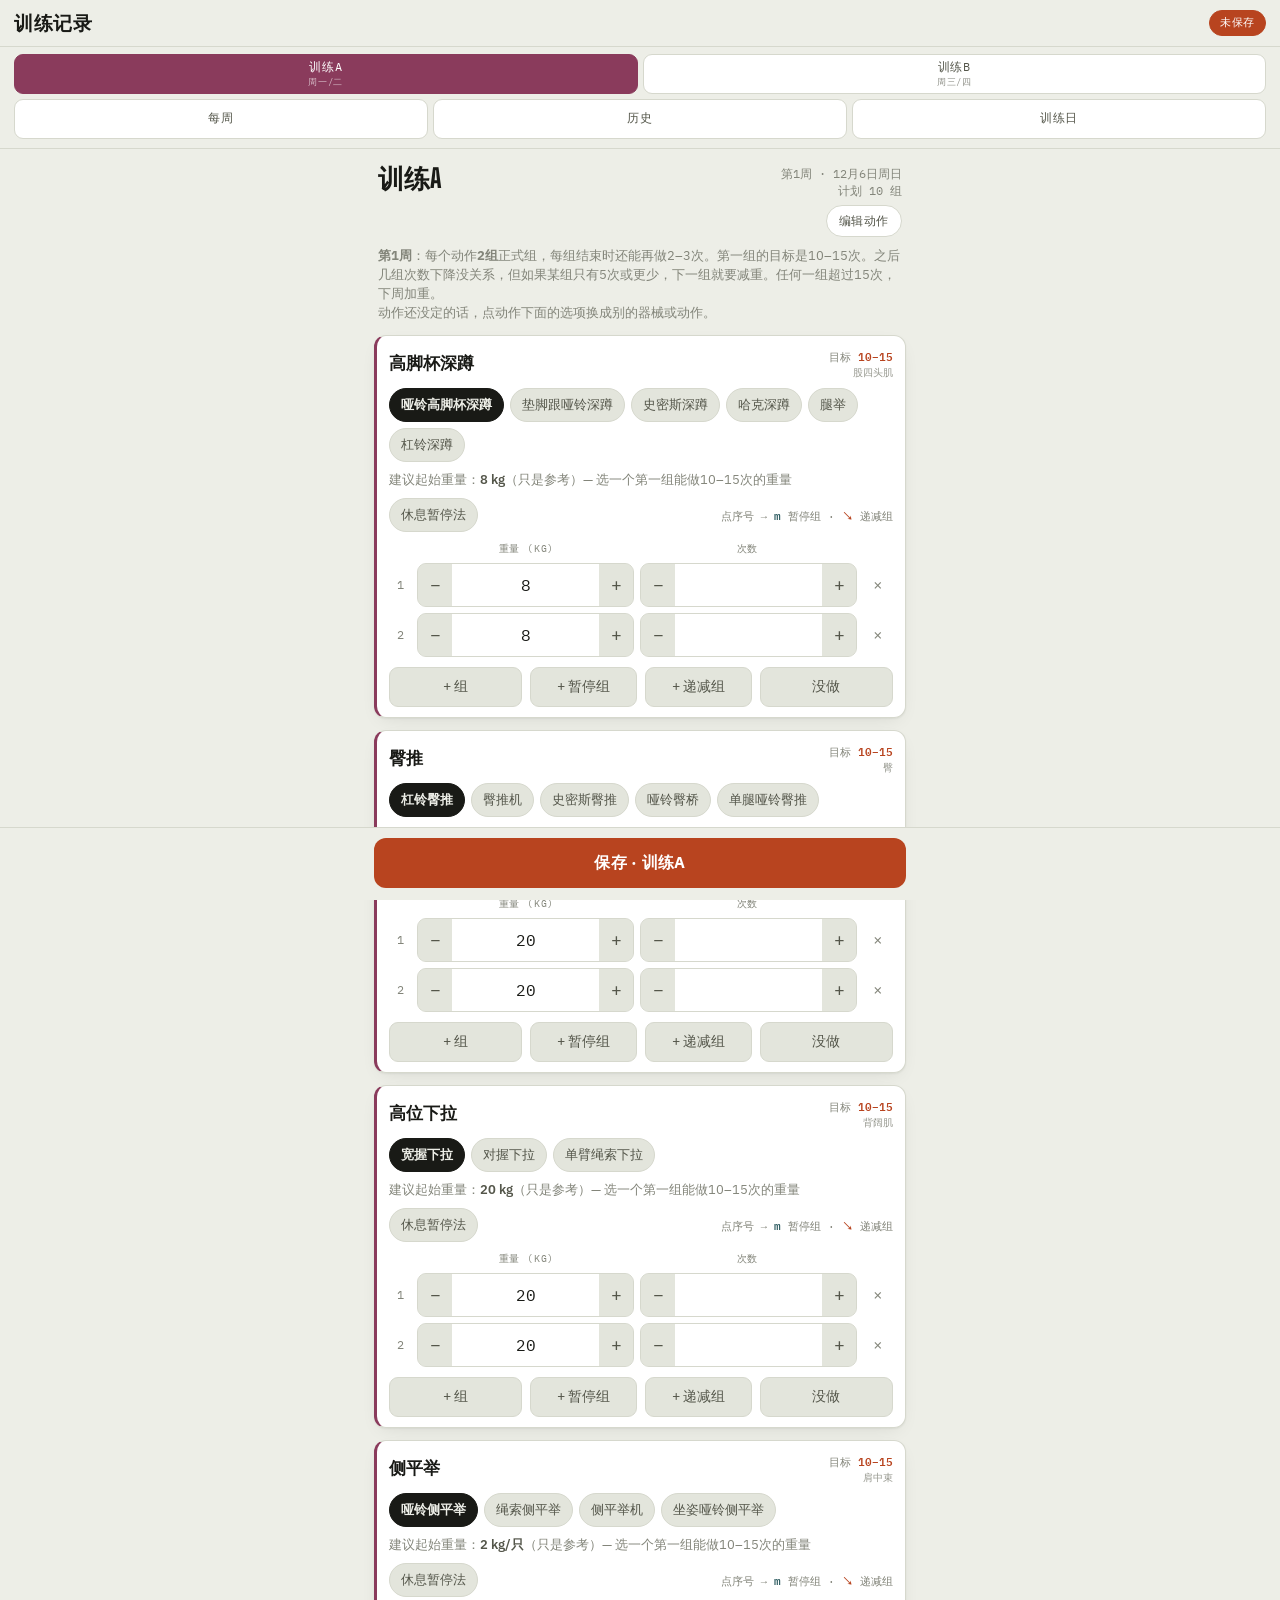
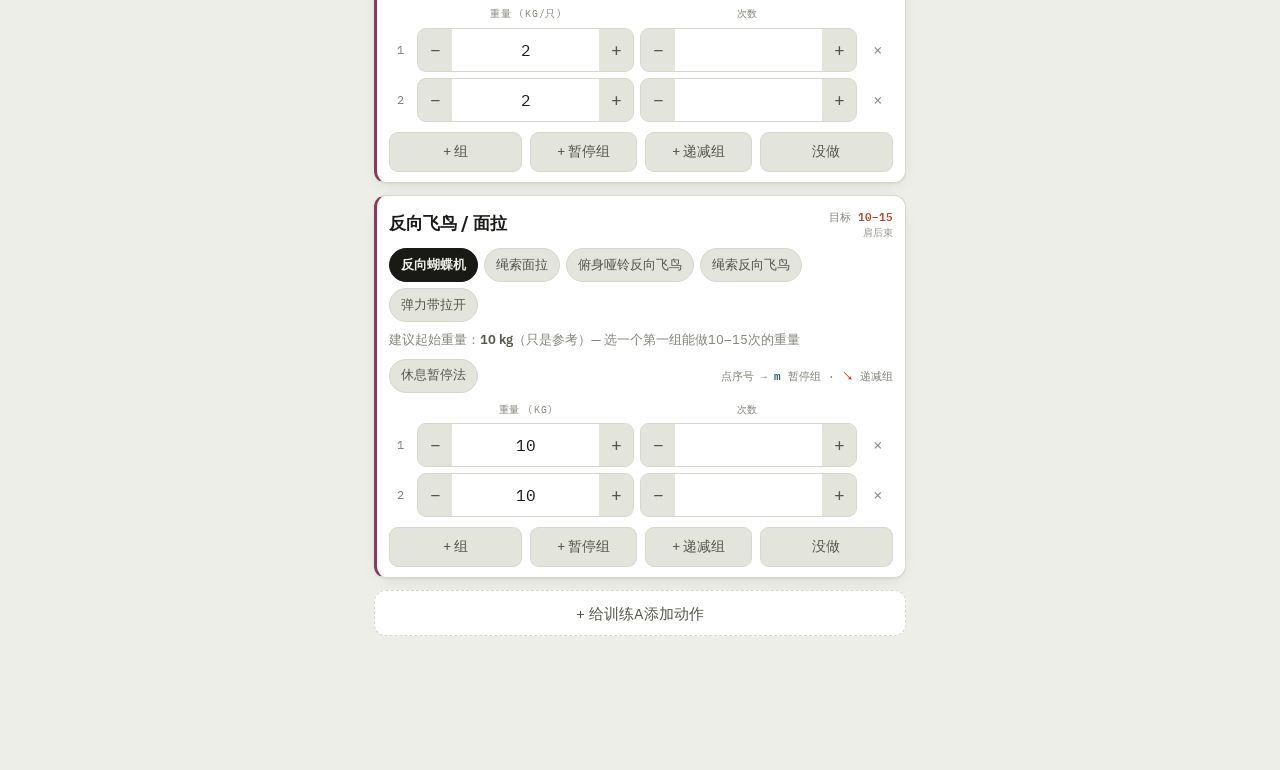
==== zh/index.html @ 906ad9f9 "Add Chinese beginner-programme copy at /zh/; keep the two offline workers separate Co-Authored-By: C" ====
<!doctype html>
<html lang="zh-CN">
<head>
<!--HEAD-->
<meta charset="utf-8">
<title>训练记录</title>
<meta name="viewport" content="width=device-width, initial-scale=1, viewport-fit=cover">

<link rel="stylesheet" href="fonts/fonts.css">
<link rel="manifest" href="manifest.webmanifest">
<meta name="theme-color" content="#EDEEE7">
<meta name="apple-mobile-web-app-capable" content="yes">
<meta name="mobile-web-app-capable" content="yes">
<meta name="apple-mobile-web-app-status-bar-style" content="default">
<meta name="apple-mobile-web-app-title" content="训练记录">
<link rel="apple-touch-icon" href="icon-180.png">
<link rel="icon" href="icon-192.png">

<style>
  :root {
    --bg: #EDEEE7;
    --surface: #FFFFFF;
    --surface-alt: #E3E5DC;
    --ink: #191A16;
    --ink-soft: #54564A;
    --ink-faint: #83857A;
    --line: #D6D8CD;
    --accent: #B8441F;
    --accent-ink: #FFFFFF;
    --push: #B8441F;
    --pull: #2F5D62;
    --legs: #7A6323;
    --smalls: #5A4A72;
    --good: #3F6E3A;
    --bad: #9A4230;
    --shadow: 0 1px 2px rgba(25,26,22,0.06), 0 6px 20px -8px rgba(25,26,22,0.12);
  }
  @media (prefers-color-scheme: dark) {
    :root:not([data-theme="light"]) {
      --bg:#161713; --surface:#1E201A; --surface-alt:#262820;
      --ink:#ECEDE6; --ink-soft:#ABAD9F; --ink-faint:#7B7D70; --line:#34362C;
      --accent:#E2703E; --accent-ink:#16170F;
      --push:#E2703E; --pull:#5CB4B9; --legs:#C7A94E; --smalls:#A992CE;
      --good:#7CB876; --bad:#E08A72;
      --shadow: 0 1px 2px rgba(0,0,0,0.3), 0 10px 30px -10px rgba(0,0,0,0.5);
    }
  }
  :root[data-theme="dark"] {
    --bg:#161713; --surface:#1E201A; --surface-alt:#262820;
    --ink:#ECEDE6; --ink-soft:#ABAD9F; --ink-faint:#7B7D70; --line:#34362C;
    --accent:#E2703E; --accent-ink:#16170F;
    --push:#E2703E; --pull:#5CB4B9; --legs:#C7A94E; --smalls:#A992CE;
    --good:#7CB876; --bad:#E08A72;
    --shadow: 0 1px 2px rgba(0,0,0,0.3), 0 10px 30px -10px rgba(0,0,0,0.5);
  }

  * { box-sizing: border-box; -webkit-tap-highlight-color: transparent; }
  body {
    margin: 0; background: var(--bg); color: var(--ink);
    font-family: "IBM Plex Sans", -apple-system, "Segoe UI", sans-serif;
    font-size: 16px; line-height: 1.45; -webkit-font-smoothing: antialiased;
    padding-bottom: 92px;
  }
  @media (prefers-reduced-motion: reduce) { * { animation-duration:.001ms!important; transition-duration:.001ms!important; } }

  button { font: inherit; color: inherit; background: none; border: none; padding: 0; cursor: pointer; }
  button:focus-visible, input:focus-visible, select:focus-visible, textarea:focus-visible { outline: 2px solid var(--accent); outline-offset: 2px; border-radius: 4px; }
  .mono { font-family: "IBM Plex Mono", ui-monospace, monospace; font-variant-numeric: tabular-nums; }

  header.top {
    position: sticky; top: 0; z-index: 30;
    display: flex; align-items: center; justify-content: space-between; gap: 10px;
    padding: 9px 14px; background: var(--bg); border-bottom: 1px solid var(--line);
  }
  .brand { font-family: "Big Shoulders Display", "Arial Narrow", sans-serif; text-transform: uppercase; font-weight: 800; font-size: 19px; letter-spacing: .03em; }
  #pill {
    font-family: "IBM Plex Mono", monospace; font-size: 11px; letter-spacing: .06em; text-transform: uppercase;
    padding: 4px 10px; border-radius: 999px; border: 1px solid var(--line); color: var(--ink-faint); background: var(--surface);
  }
  #pill.dirty { color: var(--accent-ink); background: var(--accent); border-color: var(--accent); }
  #pill.saved { color: var(--good); border-color: var(--good); }
  #pill.warn { color: var(--bad); border-color: var(--bad); }

  nav.tabs { position: sticky; top: 47px; z-index: 29; background: var(--bg); border-bottom: 1px solid var(--line); padding: 7px 14px 9px; }
  .tabrow { display: flex; gap: 5px; }
  .tabrow + .tabrow { margin-top: 5px; }
  nav.tabs button {
    flex: 1; min-height: 40px; border-radius: 9px; border: 1px solid var(--line); background: var(--surface);
    font-family: "IBM Plex Mono", monospace; font-size: 11.5px; letter-spacing: .05em; text-transform: uppercase; color: var(--ink-soft);
  }
  nav.tabs button.dt.on { background: var(--hue); border-color: var(--hue); color: var(--accent-ink); }
  nav.tabs button[data-tab="weeks"].on, nav.tabs button[data-tab="hist"].on, nav.tabs button[data-tab="days"].on { background: var(--ink); border-color: var(--ink); color: var(--bg); }
  .tabrow .wd { display: block; font-size: 9px; opacity: .65; letter-spacing: .08em; }

  main { max-width: 560px; margin: 0 auto; padding: 14px 14px 30px; }

  #banner { display: none; margin: 0 0 12px; padding: 12px 14px; border-radius: 12px;
    border: 1px solid var(--bad); border-left: 3px solid var(--bad); background: var(--surface);
    font-size: 13.5px; color: var(--ink-soft); }
  #banner.show { display: block; }
  #banner b { color: var(--ink); }

  .dayline { display: flex; align-items: flex-start; justify-content: space-between; gap: 10px; padding: 2px 4px 10px; }
  .dayline .d { font-family: "Big Shoulders Display", sans-serif; text-transform: uppercase; font-weight: 800; font-size: 26px; line-height: 1; }
  .dayline .rt { text-align: right; }
  .dayline .wk { display: block; font-family: "IBM Plex Mono", monospace; font-size: 12px; color: var(--ink-faint); }
  .editbtn { margin-top: 6px; min-height: 32px; padding: 0 12px; border-radius: 999px;
    border: 1px solid var(--line); background: var(--surface); color: var(--ink-soft);
    font-family: "IBM Plex Mono", monospace; font-size: 11.5px; letter-spacing: .05em; text-transform: uppercase; }
  .editbtn.on { background: var(--ink); color: var(--bg); border-color: var(--ink); }
  .rirnote { font-size: 13px; color: var(--ink-faint); padding: 0 4px 12px; }
  .rirnote.edit { color: var(--ink-soft); }

  .card { background: var(--surface); border: 1px solid var(--line); border-left: 3px solid var(--line);
    border-radius: 12px; padding: 12px 12px 10px; margin: 0 0 12px; box-shadow: var(--shadow); }
  .card[data-hue] { border-left-color: var(--hue, var(--line)); }
  .daylist .drow { display: grid; grid-template-columns: 14px 1fr 92px auto; gap: 8px; align-items: center;
    background: var(--surface); border: 1px solid var(--line); border-left: 3px solid var(--hue); border-radius: 12px; padding: 10px; margin-bottom: 8px; }
  .drow .sw { width: 14px; height: 14px; border-radius: 50%; background: var(--hue); border: none; padding: 0; }
  .drow input, .drow select, .newday input, .newday select { min-height: 40px; border: 1px solid var(--line); border-radius: 9px; background: var(--surface-alt);
    font: inherit; font-size: 15px; color: var(--ink); padding: 0 10px; min-width: 0; width: 100%; }
  .drow .acts { display: flex; gap: 4px; }
  .drow .acts button, .newday button, .gonelist button { min-height: 40px; min-width: 36px; padding: 0 8px; border-radius: 9px; border: 1px solid var(--line); background: var(--surface-alt); color: var(--ink-soft); font-size: 14px; }
  .drow .acts button.del { color: var(--bad); }
  .drow .acts button.del.arm { background: var(--bad); color: var(--accent-ink); border-color: var(--bad); }
  .drow .meta { grid-column: 2 / -1; font-size: 12px; color: var(--ink-faint); }
  .newday { display: grid; grid-template-columns: 1fr 92px auto; gap: 8px; margin: 14px 0 6px; }
  .newday button { background: var(--ink); color: var(--bg); border-color: var(--ink); padding: 0 14px; }
  .gonelist { margin-top: 18px; }
  .gonelist .grow { display: flex; align-items: center; justify-content: space-between; padding: 8px 4px; border-top: 1px dashed var(--line); font-size: 14px; color: var(--ink-soft); }
  .dhead { font-family: "Big Shoulders Display", sans-serif; text-transform: uppercase; font-weight: 800; font-size: 26px; line-height: 1; padding: 2px 4px 10px; }
  .card.skipped { opacity: .55; border-left-style: dashed; }

  .editbar { display: flex; align-items: center; gap: 6px; padding-bottom: 9px; margin-bottom: 8px; border-bottom: 1px dashed var(--line); }
  .iconbtn { width: 38px; min-height: 36px; border-radius: 8px; border: 1px solid var(--line); background: var(--surface-alt); color: var(--ink-soft); font-size: 15px; }
  .iconbtn:disabled { opacity: .35; }
  .editbar .spacer { flex: 1; }
  .rmex { min-height: 36px; padding: 0 13px; border-radius: 8px; border: 1px solid var(--bad); background: var(--surface); color: var(--bad); font-size: 13px; }
  .rmex.arm { background: var(--bad); color: var(--accent-ink); font-weight: 600; }
  .moverow { display: flex; align-items: center; gap: 5px; flex-wrap: wrap; padding-bottom: 9px; margin-bottom: 8px; border-bottom: 1px dashed var(--line); }
  .moverow .lbl { font-family: "IBM Plex Mono", monospace; font-size: 10px; letter-spacing: .08em; text-transform: uppercase; color: var(--ink-faint); margin-right: 2px; }
  .movechip { min-height: 32px; padding: 0 11px; border-radius: 999px; border: 1px solid var(--line); background: var(--surface-alt); color: var(--ink-soft); font-size: 12.5px; }
  .movechip.on { background: var(--ink); color: var(--bg); border-color: var(--ink); font-weight: 600; }

  .chead { display: flex; align-items: center; justify-content: space-between; gap: 8px; }
  .cname { font-weight: 700; font-size: 16.5px; }
  .target { font-family: "IBM Plex Mono", monospace; font-size: 11px; color: var(--ink-faint); white-space: nowrap; text-align: right; }
  .target b { color: var(--accent); font-weight: 600; }
  .target .mg { display: block; font-size: 10px; opacity: .85; }

  .vrow { display: flex; flex-wrap: wrap; gap: 6px; margin-top: 8px; }
  .vchip { font-size: 13px; padding: 6px 11px; min-height: 34px; border-radius: 999px; border: 1px solid var(--line); background: var(--surface-alt); color: var(--ink-soft); }
  .vchip.on { background: var(--ink); color: var(--bg); border-color: var(--ink); font-weight: 600; }

  .hint { font-size: 12.5px; color: var(--ink-faint); margin-top: 8px; }
  .hint b { color: var(--ink-soft); font-weight: 600; }

  .sethead { display: grid; grid-template-columns: 22px 1fr 1fr 30px; gap: 6px; margin-top: 10px; padding: 0 2px;
    font-family: "IBM Plex Mono", monospace; font-size: 10px; letter-spacing: .08em; text-transform: uppercase; color: var(--ink-faint); }
  .sethead span:nth-child(2), .sethead span:nth-child(3) { text-align: center; }
  .set { display: grid; grid-template-columns: 22px 1fr 1fr 30px; gap: 6px; align-items: center; margin-top: 6px; }
  .sn { font-family: "IBM Plex Mono", monospace; font-size: 12px; color: var(--ink-faint); text-align: center; }
  .grp { display: flex; align-items: stretch; border: 1px solid var(--line); border-radius: 9px; overflow: hidden; background: var(--surface-alt); }
  .grp button { width: 34px; min-height: 42px; font-size: 18px; color: var(--ink-soft); background: var(--surface-alt); flex: none; }
  .grp button:active { background: var(--line); }
  .grp input { width: 100%; min-width: 0; border: none; text-align: center; background: var(--surface);
    font-family: "IBM Plex Mono", monospace; font-size: 16px; color: var(--ink); padding: 0 2px; }
  .rmset { color: var(--ink-faint); font-size: 16px; min-height: 42px; }
  .sn { border: none; background: none; padding: 0; min-height: 42px; width: 22px; cursor: pointer; }
  .set.k-m, .set.k-d { margin-left: 10px; grid-template-columns: 22px 1fr 1fr 30px; }
  .set.k-m .sn { color: var(--pull); font-weight: 600; }
  .set.k-d .sn { color: var(--accent); font-weight: 600; }
  .set.k-m .grp { border-color: color-mix(in srgb, var(--pull) 45%, var(--line)); }
  .set.k-d .grp { border-color: color-mix(in srgb, var(--accent) 45%, var(--line)); }
  .myochip { margin-left: auto; }
  .lownote { color: var(--bad); font-weight: 600; }
  .upnote { color: var(--pull); font-weight: 600; }
  .modebar { display: flex; align-items: center; gap: 8px; margin-top: 10px; }
  .modebar .lbl { font-family: "IBM Plex Mono", monospace; font-size: 10px; letter-spacing: .08em; text-transform: uppercase; color: var(--ink-faint); }
  .modebar .key { margin-left: auto; font-family: "IBM Plex Mono", monospace; font-size: 10.5px; color: var(--ink-faint); }
  .modebar .key b { color: var(--pull); } .modebar .key i { color: var(--accent); font-style: normal; font-weight: 600; }

  .cfoot { display: flex; gap: 8px; margin-top: 10px; }
  .addset.kind { flex: .8; }
  .addset, .skipbtn { flex: 1; min-height: 40px; border-radius: 9px; border: 1px solid var(--line); font-size: 13.5px; color: var(--ink-soft); background: var(--surface-alt); }
  .skipbtn.on { background: var(--bad); border-color: var(--bad); color: var(--accent-ink); }

  .addex { width: 100%; min-height: 46px; border-radius: 12px; border: 1px dashed var(--line); background: var(--surface); color: var(--ink-soft); font-size: 14.5px; margin-bottom: 12px; }
  .addform { background: var(--surface); border: 1px solid var(--accent); border-radius: 12px; padding: 14px; margin-bottom: 12px; box-shadow: var(--shadow); }
  .addform h4 { margin: 0 0 10px; font-family: "Big Shoulders Display", sans-serif; text-transform: uppercase; font-size: 20px; letter-spacing: .02em; }
  .fld { margin-top: 9px; }
  .fld label { display: block; font-family: "IBM Plex Mono", monospace; font-size: 10.5px; letter-spacing: .07em; text-transform: uppercase; color: var(--ink-faint); margin-bottom: 4px; }
  .fld input[type=text], .fld select { width: 100%; min-height: 44px; border: 1px solid var(--line); border-radius: 9px; background: var(--surface-alt); color: var(--ink); font-size: 16px; padding: 0 11px; }
  .f2 { display: grid; grid-template-columns: 1fr 1fr; gap: 9px; }
  .chkrow { display: flex; align-items: center; gap: 9px; margin-top: 12px; font-size: 13.5px; color: var(--ink-soft); }
  .chkrow input { width: 20px; height: 20px; accent-color: var(--accent); }
  .formfoot { display: flex; gap: 8px; margin-top: 14px; }
  .formfoot button { flex: 1; min-height: 44px; border-radius: 9px; font-size: 14.5px; border: 1px solid var(--line); background: var(--surface-alt); color: var(--ink-soft); }
  .formfoot button.primary { background: var(--accent); border-color: var(--accent); color: var(--accent-ink); font-weight: 600; }

  .removed { border: 1px dashed var(--line); border-radius: 12px; padding: 12px; margin-bottom: 12px; background: var(--surface); }
  .rmhead { font-family: "IBM Plex Mono", monospace; font-size: 10.5px; letter-spacing: .09em; text-transform: uppercase; color: var(--ink-faint); margin-bottom: 4px; }
  .rmrow { display: flex; align-items: center; gap: 8px; padding: 9px 0; border-top: 1px solid var(--line); font-size: 14px; }
  .rmrow:first-of-type { border-top: none; }
  .rmrow span { flex: 1; color: var(--ink-soft); }
  .rmrow button { min-height: 34px; padding: 0 11px; border-radius: 8px; border: 1px solid var(--line); background: var(--surface-alt); font-size: 12.5px; color: var(--ink-soft); }
  .rmrow button.del { border-color: var(--bad); color: var(--bad); }
  .rmrow button.del.arm { background: var(--bad); color: var(--accent-ink); font-weight: 600; }

  /* Weeks */
  .weeknav { display: flex; align-items: center; gap: 8px; margin-bottom: 14px; }
  .weeknav button { width: 46px; min-height: 42px; border-radius: 10px; border: 1px solid var(--line); background: var(--surface); font-size: 17px; color: var(--ink-soft); }
  .weeknav button:disabled { opacity: .3; }
  .weeknav .wlabel { flex: 1; text-align: center; }
  .weeknav .wlabel b { display: block; font-family: "Big Shoulders Display", sans-serif; text-transform: uppercase; font-size: 21px; }
  .weeknav .wlabel span { font-family: "IBM Plex Mono", monospace; font-size: 11.5px; color: var(--ink-faint); }

  .volblock { background: var(--surface); border: 1px solid var(--line); border-radius: 12px; padding: 12px 12px 6px; margin-bottom: 12px; }
  .volhead { display: flex; justify-content: space-between; align-items: baseline; font-family: "IBM Plex Mono", monospace; font-size: 10.5px; letter-spacing: .08em; text-transform: uppercase; color: var(--ink-faint); margin-bottom: 8px; }
  .vrowm { margin-bottom: 9px; }
  .vtop { display: flex; justify-content: space-between; align-items: baseline; font-size: 13.5px; }
  .vtop .mn { color: var(--ink); }
  .vtop .vn { font-family: "IBM Plex Mono", monospace; font-size: 12.5px; color: var(--ink-soft); }
  .vtop .vn i { font-style: normal; color: var(--ink-faint); }
  .bar { position: relative; height: 7px; border-radius: 4px; background: var(--surface-alt); margin-top: 4px; overflow: hidden; }
  .bar i { position: absolute; left: 0; top: 0; bottom: 0; border-radius: 4px; background: var(--accent); }
  .bar i.full { background: var(--good); }
  .vnone { color: var(--ink-faint); font-size: 13px; }

  .hblock { background: var(--surface); border: 1px solid var(--line); border-radius: 12px; padding: 12px; margin-bottom: 12px; }
  .hblock h3 { margin: 0 0 4px; font-size: 15px; font-weight: 700; }
  .hblock h3 em { font-style: normal; font-family: "IBM Plex Mono", monospace; font-size: 10.5px; letter-spacing: .07em; text-transform: uppercase; color: var(--ink-faint); margin-left: 6px; }
  .hrow { display: flex; align-items: baseline; gap: 8px; padding: 7px 0; border-top: 1px solid var(--line); font-size: 13.5px; }
  .hrow:first-of-type { border-top: none; }
  .hdate { font-family: "IBM Plex Mono", monospace; font-size: 11.5px; color: var(--ink-faint); white-space: nowrap; }
  .hsets { flex: 1; font-family: "IBM Plex Mono", monospace; font-size: 13px; color: var(--ink-soft); overflow-wrap: anywhere; }
  .hvar { color: var(--ink-faint); font-size: 11.5px; }
  .delta { font-family: "IBM Plex Mono", monospace; font-size: 11.5px; white-space: nowrap; }
  .delta.up { color: var(--good); } .delta.dn { color: var(--bad); } .delta.eq { color: var(--ink-faint); }
  .hnone { color: var(--ink-faint); font-size: 13px; }
  .hskip { flex: 1; color: var(--bad); font-size: 12.5px; font-family: "IBM Plex Mono", monospace; }
  .hdel { color: var(--ink-faint); font-size: 12px; }
  .hdel.arm { color: var(--bad); font-weight: 600; }
  .hchips { display: flex; gap: 5px; margin: 2px 0 14px; flex-wrap: wrap; }
  .hchips button { flex: 1; min-width: 70px; min-height: 38px; border-radius: 999px; border: 1px solid var(--line); background: var(--surface);
    font-family: "IBM Plex Mono", monospace; font-size: 11.5px; text-transform: uppercase; letter-spacing: .04em; color: var(--ink-soft); }
  .hchips button.on { background: var(--ink); border-color: var(--ink); color: var(--bg); }

  details.panel { margin-top: 14px; border: 1px solid var(--line); border-radius: 12px; background: var(--surface); padding: 10px 12px; }
  details.panel summary { font-size: 13.5px; color: var(--ink-soft); cursor: pointer; }
  details.panel textarea { width: 100%; height: 90px; margin-top: 10px; border: 1px solid var(--line); border-radius: 8px;
    background: var(--surface-alt); color: var(--ink); font-family: "IBM Plex Mono", monospace; font-size: 11px; padding: 8px; }
  .bkrow { display: flex; gap: 8px; margin-top: 8px; }
  .bkrow button { flex: 1; min-height: 38px; border: 1px solid var(--line); border-radius: 8px; background: var(--surface-alt); font-size: 13px; color: var(--ink-soft); }
  .diag { margin-top: 10px; font-family: "IBM Plex Mono", monospace; font-size: 11.5px; color: var(--ink-soft); }
  .diag div { padding: 3px 0; border-top: 1px solid var(--line); }
  .diag div:first-child { border-top: none; }
  .diag .ok { color: var(--good); } .diag .no { color: var(--bad); }

  #savebar { position: fixed; left: 0; right: 0; bottom: 0; z-index: 40;
    padding: 10px 14px calc(12px + env(safe-area-inset-bottom));
    background: var(--bg); border-top: 1px solid var(--line); display: none; }
  #savebar.show { display: block; }
  #savebtn { width: 100%; max-width: 532px; margin: 0 auto; display: block; min-height: 50px;
    background: var(--accent); color: var(--accent-ink); border-radius: 12px; font-weight: 700; font-size: 16px; letter-spacing: .02em; }
  #savebtn:disabled { opacity: .6; }

  #toast { position: fixed; left: 50%; transform: translateX(-50%); bottom: 84px; z-index: 50;
    background: var(--ink); color: var(--bg); font-size: 13.5px; padding: 9px 16px; border-radius: 999px;
    opacity: 0; pointer-events: none; transition: opacity .2s ease; max-width: 88vw; text-align: center; }
  #toast.show { opacity: 1; }

  .bkfile { display:inline-flex; align-items:center; cursor:pointer; }
  .note { font-size: 12.5px; color: var(--ink-faint); padding: 4px; }
</style>
<!--/HEAD-->
</head>
<body>
<!--BODY-->
<script id="seed" type="application/json"></script>
<script id="tmpl" type="text/plain"></script>

<header class="top">
  <span class="brand">训练记录</span>
  <span id="pill" class="mono">…</span>
</header>

<nav class="tabs" id="tabs">
  <div id="daytabs"></div>
  <div class="tabrow">
    <button data-tab="weeks">每周</button>
    <button data-tab="hist">历史</button>
    <button data-tab="days">训练日</button>
  </div>
</nav>

<main>
  <div id="banner"></div>
  <div id="view" aria-live="polite"></div>
</main>

<div id="savebar"><button id="savebtn">保存</button></div>
<div id="toast" role="status"></div>

<script>
'use strict';

/* ---------- Muscle groups ---------- */
const MUSCLES = ['胸','肩中束','肩后束','肱三头肌','肱二头肌','背阔肌','上背',
                 '斜方肌','前臂','股四头肌','臀','腘绳肌','小腿','腹部','下背'];

/* ---------- Built-in program (Version 2) ---------- */
const PROGRAM = {
  intro: { label:'入门课', items:[] },
  a: { label:'训练A', items:[
    { k:'goblet', n:'高脚杯深蹲', m:'股四头肌', t:'10–15', vars:[
      { id:'db', n:'哑铃高脚杯深蹲', w:8, u:'kg' }, { id:'heels', n:'垫脚跟哑铃深蹲', w:6, u:'kg/只' },
      { id:'smith', n:'史密斯深蹲', w:10, u:'kg' }, { id:'hack', n:'哈克深蹲', w:10, u:'kg' },
      { id:'legpress', n:'腿举', w:30, u:'kg' }, { id:'bb', n:'杠铃深蹲', w:20, u:'kg' } ] },
    { k:'hipthrust', n:'臀推', m:'臀', t:'10–15', vars:[
      { id:'bb', n:'杠铃臀推', w:20, u:'kg' }, { id:'mach', n:'臀推机', w:20, u:'kg' },
      { id:'smith', n:'史密斯臀推', w:20, u:'kg' }, { id:'bridge', n:'哑铃臀桥', w:10, u:'kg' },
      { id:'single', n:'单腿哑铃臀推', w:0, u:'kg', bw:true } ] },
    { k:'pulldown', n:'高位下拉', m:'背阔肌', t:'10–15', vars:[
      { id:'wide', n:'宽握下拉', w:20, u:'kg' }, { id:'neutral', n:'对握下拉', w:20, u:'kg' },
      { id:'single', n:'单臂绳索下拉', w:7.5, u:'kg/侧' } ] },
    { k:'latraise', n:'侧平举', m:'肩中束', t:'10–15', vars:[
      { id:'db', n:'哑铃侧平举', w:2, u:'kg/只' }, { id:'cable', n:'绳索侧平举', w:2.5, u:'kg/侧' },
      { id:'mach', n:'侧平举机', w:10, u:'kg' }, { id:'seated', n:'坐姿哑铃侧平举', w:2, u:'kg/只' } ] },
    { k:'reardelt', n:'反向飞鸟 / 面拉', m:'肩后束', t:'10–15', vars:[
      { id:'pec', n:'反向蝴蝶机', w:10, u:'kg' }, { id:'face', n:'绳索面拉', w:10, u:'kg' },
      { id:'db', n:'俯身哑铃反向飞鸟', w:2, u:'kg/只' }, { id:'cable', n:'绳索反向飞鸟', w:2.5, u:'kg/侧' },
      { id:'band', n:'弹力带拉开', w:0, u:'kg', bw:true } ] },
  ]},
  b: { label:'训练B', items:[
    { k:'rdl', n:'罗马尼亚硬拉', m:'腘绳肌', t:'10–15', vars:[
      { id:'db', n:'哑铃罗马尼亚硬拉', w:8, u:'kg/只' }, { id:'bb', n:'杠铃罗马尼亚硬拉', w:20, u:'kg' },
      { id:'single', n:'单腿哑铃罗马尼亚硬拉', w:6, u:'kg' }, { id:'ext', n:'45°背伸', w:0, u:'kg', bw:true },
      { id:'pull', n:'绳索后拉', w:10, u:'kg' } ] },
    { k:'bss', n:'保加利亚分腿蹲（身体前倾）', m:'臀', t:'10–15', vars:[
      { id:'db', n:'哑铃分腿蹲', w:4, u:'kg/只' }, { id:'rlunge', n:'后撤弓步', w:4, u:'kg/只' },
      { id:'wlunge', n:'行走弓步', w:4, u:'kg/只' }, { id:'step', n:'高台阶上步', w:4, u:'kg/只' },
      { id:'smith', n:'史密斯分腿蹲', w:10, u:'kg' } ] },
    { k:'row', n:'坐姿绳索划船', m:'上背', t:'10–15', vars:[
      { id:'cable', n:'坐姿绳索划船', w:20, u:'kg' }, { id:'chest', n:'胸部支撑哑铃划船', w:6, u:'kg/只' },
      { id:'single', n:'单臂哑铃划船', w:8, u:'kg' }, { id:'mach', n:'器械划船', w:20, u:'kg' },
      { id:'inv', n:'反向划船', w:0, u:'kg', bw:true } ] },
    { k:'incline', n:'上斜哑铃卧推', m:'胸', t:'10–15', vars:[
      { id:'db', n:'上斜哑铃卧推', w:5, u:'kg/只' }, { id:'flat', n:'平板哑铃卧推', w:5, u:'kg/只' },
      { id:'mach', n:'上斜器械推胸', w:10, u:'kg' }, { id:'smith', n:'史密斯上斜卧推', w:10, u:'kg' },
      { id:'cable', n:'绳索推胸', w:5, u:'kg/侧' }, { id:'pushup', n:'俯卧撑', w:0, u:'kg', bw:true } ] },
    { k:'abduction', n:'髋外展', m:'臀', t:'10–15', vars:[
      { id:'mach', n:'髋外展机', w:20, u:'kg' }, { id:'cable', n:'绳索站姿外展', w:2.5, u:'kg' },
      { id:'walk', n:'弹力带侧向走', w:0, u:'kg', bw:true }, { id:'seated', n:'坐姿弹力带外展', w:0, u:'kg', bw:true } ] },
  ]},
};

/* ---------- Her programme timeline ---------- */
const START = '2026-11-30';       // week 1 starts Monday 30 Nov; the intro session comes before it
function progWeek(iso){
  if (iso < START) return 0;
  return Math.floor((new Date(weekStart(iso)+'T12:00:00') - new Date(START+'T12:00:00')) / 604800000) + 1;
}
function phaseOf(iso){
  const w = progWeek(iso);
  if (w <= 0) return { w:w, s:1, key:'intro' };
  if (w === 1) return { w:w, s:2, key:'easy' };
  if (w <= 3) return { w:w, s:3, key:'hard' };
  return { w:w, s:3, key:'fail' };
}
function wkLabel(iso){ const w = progWeek(iso); return w >= 1 ? '第'+w+'周' : (w === 0 ? '入门' : '更早'); }
const RULES = '第一组的目标是10–15次。之后几组次数下降没关系，但如果某组只有5次或更少，下一组就要减重。任何一组超过15次，下周加重。';
function phaseNote(iso){
  const p = phaseOf(iso);
  if (p.key === 'intro') return '<b>入门课</b>：每个动作先做2–3组轻重量热身，专心学动作。然后做<b>1组正式组</b>，下放时慢数3–4秒，'
    + '做到10–15次、还能再做2–3次时停下。目的是学会动作，接下来几天肌肉会酸痛，这是正常的，不要做得太累。';
  if (p.key === 'easy') return '<b>第1周</b>：每个动作<b>2组</b>正式组，每组结束时还能再做2–3次。' + RULES;
  if (p.key === 'hard') return '<b>第'+p.w+'周</b>：每个动作<b>3组</b>，要比较吃力，每组结束时只能再做1–2次。' + RULES;
  return '<b>第'+p.w+'周</b>：每个动作<b>3组</b>，接近力竭：做到再多一次就很难保持动作标准为止。' + RULES;
}
/* planned sets follow the calendar, not a fixed number */
Object.keys(PROGRAM).forEach(function(d){
  PROGRAM[d].items.forEach(function(it){
    Object.defineProperty(it, 's', { enumerable:true, get:function(){ return phaseOf(todayKey()).s; } });
  });
});
function incW(w){ return w < 10 ? 1 : 2.5; }
function lowerW(w){
  if (w == null || w <= 0) return w;
  const step = w < 10 ? 1 : 2.5;
  return Math.max(step, Math.round((w * 0.8) / step) * step);
}
const BUILTIN = Object.keys(PROGRAM);
const HUES = ['#B8441F','#2F5D62','#7A6323','#5A4A72','#3F6E3A','#8A3B5C','#2E4A7A','#6B5B3E'];
const WDN = ['周日','周一','周二','周三','周四','周五','周六'];
let DAYS = BUILTIN.slice();      // active days, in tab order
function defaultDays(){
  return [ { id:'intro', label:'入门课', wd:null, c:2 },
           { id:'a', label:'训练A', wd:1, wd2:2, c:5 }, { id:'b', label:'训练B', wd:3, wd2:4, c:1 } ];
}
function dayObj(id){
  const ds = (state && state.days) || [];
  for (let i=0;i<ds.length;i++) if (ds[i].id === id) return ds[i];
  return null;
}
function wdText(d){
  if (d.wd == null) return '&nbsp;';
  return WDN[d.wd] + (d.wd2 != null ? '/' + WDN[d.wd2].slice(1) : '');
}
function dayLabel(id){ const d = dayObj(id); return d ? d.label : (id ? id.charAt(0).toUpperCase() + id.slice(1) : 'Day'); }
function dayHue(id){ const d = dayObj(id); return HUES[(d ? d.c : 0) % HUES.length]; }
function syncDays(){
  DAYS = state.days.filter(function(d){ return !d.gone; }).map(function(d){ return d.id; });
}
function renderTabs(){
  const box = document.getElementById('daytabs');
  if (!box) return;
  let html = '';
  for (let i=0;i<DAYS.length;i+=4){
    html += '<div class="tabrow">' + DAYS.slice(i, i+4).map(function(id){
      const d = dayObj(id);
      return '<button class="dt" data-tab="'+esc(id)+'" style="--hue:'+dayHue(id)+'">'+esc(d.label)
        + '<span class="wd">'+wdText(d)+'</span></button>';
    }).join('') + '</div>';
  }
  box.innerHTML = html;
  if (html) box.lastElementChild.style.marginBottom = '5px';
}

/* ---------- State ---------- */
const LSKEY = 'ironledger.zh.v1';
const TABKEY = 'ironledger.zh.tab';
let state = blankState();
let dirty = false;
let cloud = undefined;
let lastErr = '';
let lsOK = null;
let tab = 'push';
let histDay = 'push';
let weekOffset = 0;          // 0 = current week, -1 = last week …
let editing = false;
let adding = false;
let lastSaveAt = 0;

const artP = Promise.resolve(null);   /* offline build: device storage only */
let swOK = null;

function blankState(){
  return { v:3, savedAt:0, metaU:0, sessions:{}, custom:[], hidden:[], purged:[], dayOf:{},
           order:{intro:[],a:[],b:[]}, days: defaultDays() };
}
function normalize(s){
  if (!s || typeof s !== 'object') return blankState();
  if (!s.sessions || typeof s.sessions !== 'object') s.sessions = {};
  // migrate v2 (per-day custom/hidden objects) -> v3 (flat arrays)
  if (s.custom && !Array.isArray(s.custom)){
    const flat = [];
    BUILTIN.forEach(function(d){ (s.custom[d] || []).forEach(function(it){ it.nday = d; flat.push(it); }); });
    s.custom = flat;
  }
  if (s.hidden && !Array.isArray(s.hidden)){
    const flat = [];
    BUILTIN.forEach(function(d){ (s.hidden[d] || []).forEach(function(k){ flat.push(k); }); });
    s.hidden = flat;
  }
  if (!Array.isArray(s.custom)) s.custom = [];
  if (!Array.isArray(s.hidden)) s.hidden = [];
  if (!Array.isArray(s.purged)) s.purged = [];
  if (!s.dayOf || typeof s.dayOf !== 'object') s.dayOf = {};
  if (!s.order || typeof s.order !== 'object') s.order = {};
  if (!Array.isArray(s.days) || !s.days.length) s.days = defaultDays();
  s.days = s.days.filter(function(d){ return d && typeof d.id === 'string' && d.id; });
  s.days.forEach(function(d, i){
    if (typeof d.label !== 'string' || !d.label.trim()) d.label = 'Day ' + (i+1);
    if (!(typeof d.wd === 'number' && d.wd >= 0 && d.wd <= 6)) d.wd = null;
    if (!(typeof d.wd2 === 'number' && d.wd2 >= 0 && d.wd2 <= 6)) d.wd2 = null;
    if (typeof d.c !== 'number') d.c = i % HUES.length;
  });
  const dayIds = s.days.map(function(d){ return d.id; });
  dayIds.forEach(function(d){ if (!Array.isArray(s.order[d])) s.order[d] = []; });
  s.custom.forEach(function(it){
    if (!it.m) it.m = '其他';
    if (!it.nday || dayIds.indexOf(it.nday) < 0) it.nday = dayIds[dayIds.length-1];
  });
  if (typeof s.metaU !== 'number') s.metaU = 0;
  if (typeof s.savedAt !== 'number') s.savedAt = 0;
  s.v = 3;
  return s;
}

/* ---------- Self-rebuilding document ---------- */
const B64 = (document.getElementById('tmpl').textContent || '').trim();
const MARK_T = '__' + 'TMPL_B64__';
const MARK_S = '__' + 'SEED_JSON__';
function templateSource(){
  if (!B64 || B64.indexOf('__TMPL') === 0) return null;
  try {
    const bin = atob(B64);
    const bytes = new Uint8Array(bin.length);
    for (let i=0;i<bin.length;i++) bytes[i] = bin.charCodeAt(i);
    return new TextDecoder('utf-8').decode(bytes);
  } catch(e){ return null; }
}
function buildDoc(){
  const T = templateSource();
  if (!T) return null;
  if (T.indexOf(MARK_T) < 0 || T.indexOf(MARK_S) < 0) return null;
  const json = JSON.stringify(state).replace(/</g, '\\u003c');
  const out = T.replace(MARK_T, function(){ return B64; }).replace(MARK_S, function(){ return json; });
  if (out.indexOf('<!doctype') !== 0 && out.indexOf('<!DOCTYPE') !== 0) return null;
  return out;
}

/* ---------- Storage ---------- */
function testLS(){
  try {
    localStorage.setItem(LSKEY+'.probe','1');
    const v = localStorage.getItem(LSKEY+'.probe');
    localStorage.removeItem(LSKEY+'.probe');
    return v === '1';
  } catch(e){ return false; }
}
function readLocal(){ try { const s = localStorage.getItem(LSKEY); return s ? JSON.parse(s) : null; } catch(e){ return null; } }
function persistLocal(){ try { localStorage.setItem(LSKEY, JSON.stringify({ state:state, dirty:dirty })); } catch(e){ lsOK = false; } }
function rememberTab(){
  try { sessionStorage.setItem(TABKEY, tab); } catch(e){}
  try { localStorage.setItem(TABKEY, tab); } catch(e){}
}
function initialTab(){
  try { const t = sessionStorage.getItem(TABKEY); if (t) return t; } catch(e){}
  const today = new Date().getDay();
  if (todayKey() < START && dayObj('intro') && !dayObj('intro').gone) return 'intro';
  const byDay = state.days.filter(function(d){ return !d.gone && (d.wd === today || d.wd2 === today); })[0];
  if (byDay) return byDay.id;
  try { const t = localStorage.getItem(TABKEY); if (t) return t; } catch(e){}
  return 'push';
}
function readSeed(){
  const el = document.getElementById('seed');
  const txt = (el && el.textContent || '').trim();
  if (!txt || txt.indexOf('__SEED') === 0) return null;
  try { const o = JSON.parse(txt); return (o && o.sessions) ? o : null; } catch(e){ return null; }
}
function mergeStates(base0, other0){
  const base = normalize(base0 || blankState());
  if (!other0 || !other0.sessions) return base;
  const O = normalize(other0);
  for (const key in O.sessions){
    const cur = base.sessions[key];
    if (!cur || (O.sessions[key].u || 0) > (cur.u || 0)) base.sessions[key] = O.sessions[key];
  }
  if ((O.metaU || 0) > (base.metaU || 0)){
    base.custom = O.custom; base.hidden = O.hidden; base.purged = O.purged;
    base.dayOf = O.dayOf; base.order = O.order; base.days = O.days; base.metaU = O.metaU;
  }
  if ((O.savedAt || 0) > (base.savedAt || 0)) base.savedAt = O.savedAt;
  return base;
}
function computeDirty(){
  const sa = state.savedAt || 0;
  if ((state.metaU || 0) > sa) return true;
  for (const key in state.sessions){
    if ((state.sessions[key].u || 0) > sa && sessionHasContent(state.sessions[key])) return true;
  }
  return false;
}
function sessionHasContent(sess){
  for (const k in sess.ex){
    const e = sess.ex[k];
    if (e.skip) return true;
    if (e.sets && e.sets.some(function(s){ return s.r != null; })) return true;
  }
  return false;
}
function markMeta(){ state.metaU = Date.now(); dirty = true; persistLocal(); }

/* ---------- Item lookup ---------- */
function everyItem(){
  const out = [];
  BUILTIN.forEach(function(d){ PROGRAM[d].items.forEach(function(it){ out.push(it); }); });
  state.custom.forEach(function(it){ out.push(it); });
  return out;
}
function nativeDay(k){
  for (let i=0;i<BUILTIN.length;i++){
    const items = PROGRAM[BUILTIN[i]].items;
    for (let j=0;j<items.length;j++) if (items[j].k === k) return BUILTIN[i];
  }
  for (let i=0;i<state.custom.length;i++) if (state.custom[i].k === k) return state.custom[i].nday;
  return 'smalls';
}
function dayFor(k){ const d = state.dayOf[k]; return (d && dayObj(d)) ? d : nativeDay(k); }
function itemByKey(k){
  const all = everyItem();
  for (let i=0;i<all.length;i++) if (all[i].k === k) return all[i];
  return null;
}
function isHidden(k){ return state.hidden.indexOf(k) >= 0; }
function isPurged(k){ return state.purged.indexOf(k) >= 0; }
function orderItems(day, list){
  const ord = state.order[day] || [];
  if (!ord.length) return list;
  return list.slice().sort(function(a,b){
    let ia = ord.indexOf(a.k), ib = ord.indexOf(b.k);
    if (ia < 0) ia = 1000 + list.indexOf(a);
    if (ib < 0) ib = 1000 + list.indexOf(b);
    return ia - ib;
  });
}
function dayItems(day){
  if (day === 'intro'){
    let all = [];
    DAYS.forEach(function(d){ if (d !== 'intro') all = all.concat(dayItems(d)); });
    return all;
  }
  return orderItems(day, everyItem().filter(function(it){
    return dayFor(it.k) === day && !isHidden(it.k) && !isPurged(it.k);
  }));
}
function hiddenItems(day){
  return everyItem().filter(function(it){ return dayFor(it.k) === day && isHidden(it.k) && !isPurged(it.k); });
}

/* ---------- Dates & weeks ---------- */
function pad(n){ return String(n).padStart(2,'0'); }
function isoOf(d){ return d.getFullYear()+'-'+pad(d.getMonth()+1)+'-'+pad(d.getDate()); }
function todayKey(){ return isoOf(new Date()); }
function fmtDate(iso){
  return new Date(iso+'T12:00:00').toLocaleDateString('zh-CN', { month:'long', day:'numeric', weekday:'short' });
}
function fmtShort(iso){
  return new Date(iso+'T12:00:00').toLocaleDateString('zh-CN', { month:'long', day:'numeric' });
}
function weekStart(iso){                         // Monday-based
  const d = new Date(iso+'T12:00:00');
  d.setDate(d.getDate() - ((d.getDay()+6) % 7));
  return isoOf(d);
}
function shiftWeek(iso, n){
  const d = new Date(iso+'T12:00:00');
  d.setDate(d.getDate() + n*7);
  return isoOf(d);
}
function shiftDays(iso, n){
  const d = new Date(iso+'T12:00:00');
  d.setDate(d.getDate() + n);
  return isoOf(d);
}
function anchorWeek(){
  let min = null;
  for (const key in state.sessions){
    if (!sessionHasContent(state.sessions[key])) continue;
    const w = weekStart(state.sessions[key].date);
    if (!min || w < min) min = w;
  }
  return min;
}
function weekNo(iso){ return progWeek(iso); }

/* ---------- Sessions ---------- */
function skey(day, date){ return day + '|' + date; }
function curSession(day){
  const key = skey(day, todayKey());
  if (!state.sessions[key]) state.sessions[key] = { day:day, date:todayKey(), u:0, ex:{} };
  return state.sessions[key];
}
function allSessionsSorted(){
  const out = [];
  for (const key in state.sessions){
    const s = state.sessions[key];
    if (sessionHasContent(s)) out.push(s);
  }
  out.sort(function(a,b){ return a.date < b.date ? 1 : (a.date > b.date ? -1 : 0); });
  return out;
}
function prevEntry(exKey, beforeDate, variantId){    // searches every day, so moves keep history
  const list = allSessionsSorted();
  for (let i=0;i<list.length;i++){
    const s = list[i];
    if (s.date >= beforeDate) continue;
    const e = s.ex[exKey];
    if (!e || e.skip) continue;
    if (variantId && e.v !== variantId) continue;
    const logged = (e.sets||[]).filter(function(x){ return x.r != null; });
    if (logged.length) return { date:s.date, v:e.v, sets:logged };
  }
  return null;
}
function topW(sets){
  let m = null;
  sets.forEach(function(s){ if (s.k !== 'd' && s.r != null && s.w != null && (m===null || s.w > m)) m = s.w; });
  return m;
}

/* ---------- Volume ---------- */
function plannedByMuscle(){
  const out = {};
  DAYS.forEach(function(d){
    if (d === 'intro') return;
    dayItems(d).forEach(function(it){ out[it.m] = (out[it.m] || 0) + (it.s || 0); });
  });
  return out;
}
function loggedByMuscle(wkStart){
  const wkEnd = shiftWeek(wkStart, 1);
  const out = {};
  for (const key in state.sessions){
    const s = state.sessions[key];
    if (s.date < wkStart || s.date >= wkEnd) continue;
    for (const k in s.ex){
      const e = s.ex[k];
      if (e.skip) continue;
      const n = (e.sets||[]).reduce(function(a, x){ return x.r == null ? a : a + setWeight(x); }, 0);
      if (!n) continue;
      const it = itemByKey(k);
      const m = it ? it.m : '其他';
      out[m] = (out[m] || 0) + n;
    }
  }
  return out;
}

/* Myo mini-sets count as about 2/3 of a set and drop sets about 1/2 */
function setWeight(s){ return s.k === 'm' ? 2/3 : s.k === 'd' ? 0.5 : 1; }
function fmtN(n){ return String(Math.round(n * 10) / 10); }

/* ---------- Format ---------- */
function esc(x){ return String(x).replace(/&/g,'&amp;').replace(/</g,'&lt;').replace(/>/g,'&gt;').replace(/"/g,'&quot;'); }
function fmtW(w, variant){
  if (w == null) return '?';
  if (variant && variant.bw) return w === 0 ? '自重' : '自重+' + w;
  return String(w);
}
function fmtSets(sets, variant){
  const done = sets.filter(function(s){ return s.r != null; });
  let out = '';
  done.forEach(function(s, i){
    const prev = done[i-1];
    if (s.k === 'm'){
      out += (i ? ' + ' : '') + 'm' + (prev && prev.w === s.w ? '' : fmtW(s.w, variant) + '×') + s.r;
    } else if (s.k === 'd'){
      out += (i ? ' ↘ ' : '↘ ') + fmtW(s.w, variant) + '×' + s.r;
    } else {
      out += (i ? ' · ' : '') + fmtW(s.w, variant) + '×' + s.r;
    }
  });
  return out;
}

/* ---------- Cards ---------- */
function findVar(item, id){
  for (let i=0;i<item.vars.length;i++) if (item.vars[i].id===id) return item.vars[i];
  return item.vars[0];
}
function chosenVariantId(day, item){
  const st = curSession(day).ex[item.k];
  if (st && st.v) return st.v;
  const prev = prevEntry(item.k, '9999', null);
  if (prev){ for (let i=0;i<item.vars.length;i++) if (item.vars[i].id === prev.v) return prev.v; }
  return item.vars[0].id;
}
function progressFrom(prev){
  const straight = prev.sets.filter(function(s){ return !s.k && s.r != null; });
  if (!straight.length) return null;
  const w0 = straight[0].w;
  const up = straight.some(function(s){ return s.r > 15; });
  return { w0:w0, up:up, w: (up && w0 != null) ? Math.round((w0 + incW(w0)) * 100) / 100 : w0 };
}
function prefillRows(item, variant){
  const prev = prevEntry(item.k, todayKey(), variant.id);
  const pr = prev ? progressFrom(prev) : null;
  const w = pr ? pr.w : variant.w;
  const rows = [];
  for (let i=0;i<item.s;i++) rows.push({ w: w, r:null });
  return rows;
}
function isMyo(st){ return (st.sets||[]).some(function(s){ return s.k === 'm'; }); }
function dropW(w){
  if (w == null || w <= 0) return w;
  const step = w >= 10 ? 2.5 : 1.25;
  return Math.max(step, Math.round((w * 0.75) / step) * step);
}
function ensureEx(day, item){
  const sess = curSession(day);
  if (!sess.ex[item.k]){
    const vid = chosenVariantId(day, item);
    sess.ex[item.k] = { v:vid, skip:false, sets: prefillRows(item, findVar(item, vid)) };
  }
  return sess.ex[item.k];
}
function setLabel(sets, i){
  const s = sets[i];
  if (s.k === 'm') return 'm';
  if (s.k === 'd') return '↘';
  let n = 0;
  for (let j=0;j<=i;j++) if (!sets[j].k) n++;
  return String(n);
}
function setRowHTML(row, i, total, sets){
  const wv = row.w == null ? '' : row.w;
  const rv = row.r == null ? '' : row.r;
  const kind = row.k || '';
  const nm = kind === 'm' ? '休息暂停小组' : kind === 'd' ? '递减组' : '普通组';
  return '<div class="set'+(kind ? ' k-'+kind : '')+'" data-i="'+i+'" data-kind="'+kind+'">'
    + '<button type="button" class="sn" data-act="cyclek" aria-label="'+nm+'，点一下切换类型">'+setLabel(sets, i)+'</button>'
    + '<div class="grp"><button type="button" data-act="wdec" aria-label="减重量">−</button>'
    + '<input class="win" type="text" inputmode="decimal" autocomplete="off" value="'+wv+'">'
    + '<button type="button" data-act="winc" aria-label="加重量">+</button></div>'
    + '<div class="grp"><button type="button" data-act="rdec" aria-label="减次数">−</button>'
    + '<input class="rin" type="text" inputmode="numeric" autocomplete="off" value="'+rv+'">'
    + '<button type="button" data-act="rinc" aria-label="加次数">+</button></div>'
    + (total > 1 ? '<button type="button" class="rmset" data-act="rmset" aria-label="删除这组">×</button>' : '<span></span>')
    + '</div>';
}
function cardHTML(day, item, idx, total){
  const st = ensureEx(day, item);
  const variant = findVar(item, st.v);
  const target = variant.t || item.t;
  const prev = prevEntry(item.k, todayKey(), variant.id);
  let hint;
  if (prev){
    hint = '上次（'+wkLabel(prev.date)+' · '+fmtDate(prev.date)+'）：<b>'+esc(fmtSets(prev.sets, variant))+'</b>';
    const pr = progressFrom(prev);
    if (pr && pr.up && !variant.bw) hint += '<br><span class="upnote">上次有一组超过15次 → 今天加重到 '+esc(fmtW(pr.w, variant))+' '+esc(variant.u)+'</span>';
    else if (pr && pr.up) hint += '<br><span class="upnote">上次有一组超过15次 → 今天加点负重或换更难的动作</span>';
  } else {
    const sw = variant.bw && variant.w === 0 ? '自重' : variant.w + ' ' + variant.u;
    hint = '建议起始重量：<b>'+esc(sw)+'</b>（只是参考）— 选一个第一组能做10–15次的重量';
  }
  (st.sets || []).forEach(function(s, i){
    if (s.k || s.r == null) return;
    if (s.r <= 5 && i < st.sets.length - 1) hint += '<br><span class="lownote">第'+(i+1)+'组只做了'+s.r+'次 → 下一组减重（已自动降低约20%）</span>';
    if (s.r > 15) hint += '<br><span class="upnote">第'+(i+1)+'组超过15次 → 下周加重</span>';
  });
  let head = '';
  if (editing){
    head = '<div class="editbar">'
      + '<button type="button" class="iconbtn" data-act="moveup" aria-label="上移"'+(idx===0?' disabled':'')+'>↑</button>'
      + '<button type="button" class="iconbtn" data-act="movedn" aria-label="下移"'+(idx===total-1?' disabled':'')+'>↓</button>'
      + '<span class="spacer"></span>'
      + '<button type="button" class="rmex" data-act="rmex">移除</button></div>'
      + '<div class="moverow"><span class="lbl">训练日</span>'
      + DAYS.map(function(d){
          return '<button type="button" class="movechip'+(d===day?' on':'')+'" data-act="moveday" data-md="'+d+'">'+esc(dayLabel(d))+'</button>';
        }).join('')
      + '</div>';
  }
  let chips = '';
  if (item.vars.length > 1){
    chips = '<div class="vrow">' + item.vars.map(function(v){
      return '<button type="button" class="vchip'+(v.id===st.v?' on':'')+'" data-act="variant" data-vid="'+esc(v.id)+'">'+esc(v.n)+'</button>';
    }).join('') + '</div>';
  }
  let body;
  if (!st.skip){
    body = chips + '<div class="hint">'+hint+'</div>'
      + '<div class="modebar"><button type="button" class="vchip'+(isMyo(st)?' on':'')+'" data-act="myomode">休息暂停法</button>'
      + '<span class="key">点序号 → <b>m</b> 暂停组 · <i>↘</i> 递减组</span></div>'
      + '<div class="sethead"><span></span><span>重量 ('+esc(variant.u)+')</span><span>次数</span><span></span></div>'
      + st.sets.map(function(r,i){ return setRowHTML(r, i, st.sets.length, st.sets); }).join('');
  } else {
    body = '<div class="hint">今天标记为没做 — 点下面的按钮可撤销。</div>';
  }
  return '<div class="card'+(st.skip?' skipped':'')+'" data-hue="'+esc(day)+'" style="--hue:'+dayHue(day)+'" data-k="'+esc(item.k)+'">'
    + head
    + '<div class="chead"><span class="cname">'+esc(item.n)+'</span>'
    + '<span class="target">目标 <b>'+esc(target)+'</b><span class="mg">'+esc(item.m)+'</span></span></div>'
    + body
    + '<div class="cfoot">'
    + (st.skip ? '' : '<button type="button" class="addset" data-act="addset">+ 组</button>'
        + '<button type="button" class="addset kind" data-act="addmyo">+ 暂停组</button>'
        + '<button type="button" class="addset kind" data-act="adddrop">+ 递减组</button>')
    + '<button type="button" class="skipbtn'+(st.skip?' on':'')+'" data-act="skip">'+(st.skip?'没做 ✓':'没做')+'</button>'
    + '</div></div>';
}
function addFormHTML(day){
  const defT = day === 'legs' ? '12–15' : '8–10';
  return '<div class="addform" id="addform">'
    + '<h4>新动作 · '+esc(dayLabel(day))+'</h4>'
    + '<div class="fld"><label for="nf_n">动作名称</label><input id="nf_n" type="text" autocomplete="off" placeholder="例如：器械推胸"></div>'
    + '<div class="fld"><label for="nf_m">肌群（用于每周统计）</label><select id="nf_m">'
      + MUSCLES.map(function(m){ return '<option value="'+esc(m)+'">'+esc(m)+'</option>'; }).join('')
      + '<option value="其他">其他</option></select></div>'
    + '<div class="f2">'
      + '<div class="fld"><label for="nf_t">目标次数</label><input id="nf_t" type="text" value="'+defT+'"></div>'
      + '<div class="fld"><label for="nf_s">组数</label><input id="nf_s" type="text" inputmode="numeric" value="4"></div>'
    + '</div>'
    + '<div class="f2">'
      + '<div class="fld"><label for="nf_w">起始重量</label><input id="nf_w" type="text" inputmode="decimal" value="10"></div>'
      + '<div class="fld"><label for="nf_u">单位</label><input id="nf_u" type="text" value="kg"></div>'
    + '</div>'
    + '<label class="chkrow"><input id="nf_bw" type="checkbox"> 自重动作 — 重量指<em>额外</em>负重</label>'
    + '<div class="formfoot">'
      + '<button type="button" data-act="addcancel">取消</button>'
      + '<button type="button" class="primary" data-act="addsubmit">添加动作</button>'
    + '</div></div>';
}
function removedHTML(day){
  const list = hiddenItems(day);
  if (!list.length) return '';
  return '<div class="removed"><div class="rmhead">已从此训练日移除：'+esc(dayLabel(day))+'</div>'
    + list.map(function(it){
        return '<div class="rmrow"><span>'+esc(it.n)+'</span>'
          + '<button type="button" data-act="restore" data-rk="'+esc(it.k)+'">恢复</button>'
          + '<button type="button" class="del" data-act="purge" data-rk="'+esc(it.k)+'">删除</button></div>';
      }).join('') + '</div>';
}
function renderDay(day){
  const items = dayItems(day);
  const planned = items.reduce(function(a,it){ return a + (it.s||0); }, 0);
  let html = '<div class="dayline"><span class="d">'+esc(dayLabel(day))+'</span>'
    + '<span class="rt"><span class="wk mono">'+wkLabel(todayKey())+' · '+fmtDate(todayKey())+'</span>'
    + '<span class="wk mono">计划 '+planned+' 组</span>'
    + (day === 'intro' ? '' : '<button type="button" class="editbtn'+(editing?' on':'')+'" data-act="edittoggle">'+(editing?'完成':'编辑动作')+'</button>')+'</span></div>';
  html += editing
    ? '<div class="rirnote edit">用 ↑↓ 调整顺序，用“训练日”按钮把动作移到另一天，或把它从这一天移除。<b>移除</b>会保留记录，可以撤销；<b>删除</b>（在已移除列表里）会永久删掉这个动作和它的记录。</div>'
    : '<div class="rirnote">'+phaseNote(todayKey())+(day === 'intro' ? '' : '<br><span class="hold">动作还没定的话，点动作下面的选项换成别的器械或动作。</span>')+'</div>';
  if (!items.length) html += '<p class="hnone">这一天还没有动作 — 在下面添加。</p>';
  items.forEach(function(it, i){ html += cardHTML(day, it, i, items.length); });
  if (day !== 'intro') html += adding ? addFormHTML(day)
                 : '<button type="button" class="addex" data-act="addopen">+ 给'+esc(dayLabel(day))+'添加动作</button>';
  if (editing) html += removedHTML(day);
  document.getElementById('view').innerHTML = html;
  if (adding){ const el = document.getElementById('nf_n'); if (el) el.focus(); }
}

/* ---------- Weeks ---------- */
function weeksHTML(){
  const thisWeek = weekStart(todayKey());
  const wk = shiftWeek(thisWeek, weekOffset);
  const logged = loggedByMuscle(wk);
  const planned = plannedByMuscle();
  const wn = weekNo(wk);

  let html = '<div class="weeknav">'
    + '<button type="button" data-act="wprev" aria-label="上一周">◀</button>'
    + '<span class="wlabel"><b>'+(wn >= 1 ? '第'+wn+'周' : (wn === 0 ? '入门周' : '更早'))+'</b>'
    + '<span>'+fmtShort(wk)+' – '+fmtShort(shiftDays(wk,6))+'</span></span>'
    + '<button type="button" data-act="wnext" aria-label="下一周"'+(weekOffset < 0 ? '' : ' disabled')+'>▶</button>'
    + '</div>';

  const muscles = MUSCLES.concat(['其他']).filter(function(m){ return planned[m] || logged[m]; });
  let totalDone = 0, totalPlan = 0;
  muscles.forEach(function(m){ totalDone += (logged[m]||0); totalPlan += (planned[m]||0); });

  html += '<div class="volblock"><div class="volhead"><span>各肌群组数</span><span>'+fmtN(totalDone)+' / '+totalPlan+'</span></div>';
  if (!muscles.length){
    html += '<p class="vnone">还没有计划或记录。</p>';
  } else {
    muscles.forEach(function(m){
      const done = logged[m] || 0, plan = planned[m] || 0;
      const pct = plan ? Math.min(100, Math.round(done/plan*100)) : (done ? 100 : 0);
      html += '<div class="vrowm"><div class="vtop"><span class="mn">'+esc(m)+'</span>'
        + '<span class="vn">'+fmtN(done)+' <i>/ '+plan+'</i></span></div>'
        + '<div class="bar"><i class="'+(plan && done>=plan ? 'full' : '')+'" style="width:'+pct+'%"></i></div></div>';
    });
  }
  html += '<p class="note">暂停小组按⅔组计算，递减组按½组计算。</p></div>';

  const wkEnd = shiftWeek(wk, 1);
  const sessions = allSessionsSorted().filter(function(s){ return s.date >= wk && s.date < wkEnd; })
                                      .sort(function(a,b){ return a.date < b.date ? -1 : 1; });
  if (!sessions.length){
    html += '<p class="hnone">这周还没有训练记录。</p>';
  } else {
    sessions.forEach(function(sess){
      let rows = '';
      dayItems(sess.day).concat(everyItem().filter(function(it){ return sess.ex[it.k] && dayFor(it.k) !== sess.day; }))
        .forEach(function(item){
          const e = sess.ex[item.k];
          if (!e) return;
          const variant = findVar(item, e.v);
          if (e.skip){ rows += '<div class="hrow"><span class="hdate">'+esc(item.n)+'</span><span class="hskip">没做</span></div>'; return; }
          const logged2 = (e.sets||[]).filter(function(s){ return s.r != null; });
          if (!logged2.length) return;
          rows += '<div class="hrow"><span class="hdate">'+esc(item.n)+'</span>'
            + '<span class="hsets">'+esc(fmtSets(logged2, variant))+'</span></div>';
        });
      if (rows) html += '<div class="hblock"><h3>'+esc(dayLabel(sess.day))+'<em>'+fmtDate(sess.date)+'</em></h3>'+rows+'</div>';
    });
  }
  document.getElementById('view').innerHTML = html;
}

/* ---------- History ---------- */
function diagHTML(){
  const y = function(b, t){ return '<span class="'+(b?'ok':'no')+'">'+(b?'是':'否')+'</span>' + (t ? ' — '+esc(t) : ''); };
  return '<div class="diag">'
    + '<div>离线可用：' + y(swOK === true, swOK === null ? '还在准备中 — 请在有网络时打开一次' : (swOK ? '' : '这个浏览器不支持')) + '</div>'
    + '<div>手机存储：' + y(lsOK !== false, lsOK === false ? '被阻止 — 请直接在 Safari 中打开链接' : '') + '</div>'
    + '<div>上次保存：' + (state.savedAt ? esc(new Date(state.savedAt).toLocaleString('zh-CN')) : '<span class="no">从未</span>') + '</div>'
    + (lastErr ? '<div>上次错误：<span class="no">'+esc(lastErr)+'</span></div>' : '')
    + '</div>';
}
function historyHTML(){
  let day = histDay;
  const histDays = DAYS.concat(state.days.filter(function(d){
    return d.gone && Object.keys(state.sessions).some(function(k){ return state.sessions[k].day === d.id && sessionHasContent(state.sessions[k]); });
  }).map(function(d){ return d.id; }));
  if (histDays.indexOf(day) < 0){ day = histDay = histDays[0] || day; }
  let html = '<div class="hchips">' + histDays.map(function(d){
    return '<button type="button" data-act="hday" data-hd="'+d+'" class="'+(d===day?'on':'')+'">'+esc(dayLabel(d))+'</button>';
  }).join('') + '</div>';

  const items = everyItem().filter(function(it){ return dayFor(it.k) === day && !isPurged(it.k); });
  const sessions = allSessionsSorted();
  let any = '';
  orderItems(day, items).forEach(function(item){
    let rows = '';
    sessions.forEach(function(sess){
      const e = sess.ex[item.k];
      if (!e) return;
      const variant = findVar(item, e.v);
      const dateBit = '<span class="hdate">'+wkLabel(sess.date)+' · '+fmtDate(sess.date)+'</span>';
      const clearBtn = '<button type="button" class="hdel" data-act="hdel" data-hk="'+esc(skey(sess.day,sess.date))+'" data-ek="'+esc(item.k)+'">清除</button>';
      if (e.skip){ rows += '<div class="hrow">'+dateBit+'<span class="hskip">没做</span>'+clearBtn+'</div>'; return; }
      const logged = (e.sets||[]).filter(function(s){ return s.r != null; });
      if (!logged.length) return;
      const prevE = prevEntry(item.k, sess.date, e.v);
      let delta = '';
      if (prevE){
        const a = topW(logged), b = topW(prevE.sets);
        if (a != null && b != null){
          const d = Math.round((a-b)*100)/100;
          if (d > 0) delta = '<span class="delta up">▲ +'+d+'</span>';
          else if (d < 0) delta = '<span class="delta dn">▼ '+d+'</span>';
          else delta = '<span class="delta eq">=</span>';
        }
      }
      rows += '<div class="hrow">'+dateBit
        + '<span class="hsets">'+esc(fmtSets(logged, variant))
        + (item.vars.length>1 ? ' <span class="hvar">('+esc(variant.n)+')</span>' : '') + '</span>'
        + delta + clearBtn + '</div>';
    });
    if (rows) any += '<div class="hblock"><h3>'+esc(item.n)+(isHidden(item.k)?'<em>已移除</em>':'')+'</h3>'+rows+'</div>';
  });
  html += any || '<p class="hnone">'+esc(dayLabel(day))+'还没有记录 — 保存第一次训练后会显示在这里。</p>';

  html += '<details class="panel"><summary>备份与恢复</summary>'
    + '<p class="note">把这段文字复制保存到安全的地方（备忘录、微信发给自己等）— 这是你全部的训练记录，可以在下面粘贴回来恢复。</p>'
    + '<textarea id="bkout" readonly></textarea>'
    + '<div class="bkrow"><button type="button" data-act="bkcopy">复制备份</button><button type="button" data-act="bkfile">保存备份文件</button></div>'
    + '<textarea id="bkin" placeholder="在这里粘贴备份…"></textarea>'
    + '<div class="bkrow"><button type="button" data-act="bkimport">导入（会覆盖全部记录）</button><label class="bkfile">读取备份文件<input type="file" id="bkfilein" accept=".json,.txt,application/json,text/plain" hidden></label></div>'
    + '</details>'
    + '<details class="panel"><summary>数据保存在哪里</summary>' + diagHTML()
    + '<p class="note">训练记录只保存在这部手机上（主屏幕上的这个应用里），没有网络也能用，不会同步到其他设备。请时不时用上面的“保存备份文件”，把文件存到“文件”或 iCloud 云盘。如果删除主屏幕图标，记录也会一起删除。</p><p class="note">版本 2026.11.17-1</p>'
    + '</details>';
  document.getElementById('view').innerHTML = html;
  const out = document.getElementById('bkout');
  if (out) out.value = JSON.stringify(state);
}

/* ---------- Day manager ---------- */
function exCount(id){ return everyItem().filter(function(it){ return dayFor(it.k) === id && !isHidden(it.k) && !isPurged(it.k); }).length; }
function wdSelect(cls, id, wd){
  return '<select class="'+cls+'" data-id="'+esc(id)+'" aria-label="星期"><option value="">不固定</option>'
    + WDN.map(function(n, i){ return '<option value="'+i+'"'+(wd === i ? ' selected' : '')+'>'+n+'</option>'; }).join('')
    + '</select>';
}
function daysHTML(){
  const live = state.days.filter(function(d){ return !d.gone; });
  let html = '<div class="dhead">训练日</div>'
    + '<p class="rirnote">可以改名、设置星期几自动打开、调整顺序，或添加和删除训练日。点圆点可以换颜色。'
    + '删除训练日会保留它的历史记录，也可以在下面恢复。想保留某个动作的话，先把它移到别的训练日（编辑动作 › 训练日）。</p>'
    + '<div class="daylist">';
  live.forEach(function(d, i){
    const n = exCount(d.id);
    html += '<div class="drow" style="--hue:'+dayHue(d.id)+'">'
      + '<button type="button" class="sw" data-act="dcol" data-id="'+esc(d.id)+'" aria-label="换颜色"></button>'
      + '<input class="dname" data-id="'+esc(d.id)+'" type="text" value="'+esc(d.label)+'" maxlength="16" autocomplete="off">'
      + wdSelect('dwd', d.id, d.wd)
      + '<span class="acts">'
      + '<button type="button" data-act="dup" data-id="'+esc(d.id)+'" aria-label="上移"'+(i===0?' disabled':'')+'>↑</button>'
      + '<button type="button" data-act="ddown" data-id="'+esc(d.id)+'" aria-label="下移"'+(i===live.length-1?' disabled':'')+'>↓</button>'
      + (live.length > 1 ? '<button type="button" class="del" data-act="ddel" data-id="'+esc(d.id)+'" aria-label="删除训练日">✕</button>' : '')
      + '</span>'
      + '<span class="meta">'+n+' 个动作'+'</span></div>';
  });
  html += '</div><div class="newday">'
    + '<input id="nd_n" type="text" placeholder="新训练日名称" maxlength="16" autocomplete="off">'
    + wdSelect('', '', null).replace('<select class=""', '<select id="nd_wd"')
    + '<button type="button" data-act="dadd">添加</button></div>';
  const gone = state.days.filter(function(d){ return d.gone; });
  if (gone.length){
    html += '<div class="gonelist"><div class="rmhead">已删除的训练日</div>' + gone.map(function(d){
      return '<div class="grow"><span>'+esc(d.label)+'</span><button type="button" data-act="drestore" data-id="'+esc(d.id)+'">恢复</button></div>';
    }).join('') + '</div>';
  }
  document.getElementById('view').innerHTML = html;
}
function dayMetaChanged(){ markMeta(); syncDays(); renderTabs(); render(); doSave(true); }

/* ---------- Shell ---------- */
function render(){
  if (DAYS.indexOf(tab) < 0 && tab !== 'hist' && tab !== 'weeks' && tab !== 'days') tab = DAYS[0] || 'days';
  document.querySelectorAll('#tabs button').forEach(function(b){ b.classList.toggle('on', b.dataset.tab === tab); });
  if (tab === 'hist') historyHTML();
  else if (tab === 'weeks') weeksHTML();
  else if (tab === 'days') daysHTML();
  else renderDay(tab);
  refreshPill();
}
function refreshPill(){
  const pill = document.getElementById('pill');
  const bar = document.getElementById('savebar');
  if (dirty){
    pill.textContent = '未保存'; pill.className = 'mono dirty';
    bar.classList.add('show');
    document.getElementById('savebtn').textContent =
      '保存' + (DAYS.indexOf(tab) >= 0 ? ' · ' + dayLabel(tab) : '更改');
  } else {
    bar.classList.remove('show');
    if (cloud === undefined){ pill.textContent = '…'; pill.className = 'mono'; }
    else if (cloud){ pill.textContent = state.savedAt ? '已保存' : '就绪'; pill.className = 'mono saved'; }
    else if (lsOK !== false){ pill.textContent = state.savedAt ? '已保存' : '就绪'; pill.className = 'mono saved'; }
    else { pill.textContent = '无法保存'; pill.className = 'mono warn'; }
  }
}
function showBanner(){
  const b = document.getElementById('banner');
  if (!b) return;
  if (lsOK === false){
    b.innerHTML = '<b>这个浏览器阻止了存储。</b>在这里记录的内容不会被保存。'
      + '请从主屏幕图标打开应用（不要用无痕模式），或者每次训练后在“历史”里复制备份。';
    b.classList.add('show');
  } else if (!Object.keys(state.sessions).some(function(k){ return sessionHasContent(state.sessions[k]); }) && todayKey() < START){
    b.innerHTML = '<b>欢迎！</b>记录只保存在这部手机上，没网也能用。'
      + '先从“入门课”开始（11月22日周日）。';
    b.classList.add('show');
  } else b.classList.remove('show');
}

/* ---------- Edits ---------- */
function parseW(v){ const n = parseFloat(String(v).replace(',', '.')); return isNaN(n) ? null : n; }
function parseR(v){ const n = parseInt(String(v), 10); return isNaN(n) || n < 0 ? null : n; }
function commitCard(cardEl){
  const day = tab;
  if (DAYS.indexOf(day) < 0) return;
  const item = itemByKey(cardEl.dataset.k);
  if (!item) return;
  const st = ensureEx(day, item);
  if (!st.skip){
    const sets = [];
    cardEl.querySelectorAll('.set').forEach(function(row){
      const o = { w: parseW(row.querySelector('.win').value), r: parseR(row.querySelector('.rin').value) };
      if (row.dataset.kind) o.k = row.dataset.kind;
      sets.push(o);
    });
    st.sets = sets;
  }
  curSession(day).u = Date.now();
  dirty = true; persistLocal(); refreshPill();
}
function commitVisible(){
  if (DAYS.indexOf(tab) < 0) return;
  document.querySelectorAll('#view .card').forEach(function(c){ commitCard(c); });
}
function purgeExercise(k){
  if (state.purged.indexOf(k) < 0) state.purged.push(k);
  state.hidden = state.hidden.filter(function(x){ return x !== k; });
  state.custom = state.custom.filter(function(it){ return it.k !== k; });
  delete state.dayOf[k];
  DAYS.forEach(function(d){ state.order[d] = (state.order[d]||[]).filter(function(x){ return x !== k; }); });
  for (const key in state.sessions){
    if (state.sessions[key].ex[k]){ delete state.sessions[key].ex[k]; state.sessions[key].u = Date.now(); }
  }
}

/* ---------- Save ---------- */
let saving = false;
async function doSave(silent){
  if (saving) return false;
  commitVisible();
  persistLocal();
  const a = await artP;
  cloud = a;
  const prevSaved = state.savedAt || 0;
  const stamp = Date.now();

  if (!a || !templateSource()){
    lastErr = lsOK ? '' : '浏览器阻止了存储';
    if (lsOK){
      state.savedAt = stamp; dirty = false; persistLocal();
      if (!silent) toast('已保存 ✓');
    } else if (!silent) toast('这里无法保存 — 请在“历史”里复制备份');
    refreshPill(); showBanner();
    return false;
  }

  saving = true;
  const btn = document.getElementById('savebtn');
  if (btn){ btn.disabled = true; btn.textContent = '保存中…'; }
  let ok = false;
  try {
    state.savedAt = stamp;
    const doc = buildDoc();
    if (!doc) throw { code:'transform_error', message:'could not rebuild page' };
    persistLocal();
    await a.publish(doc);
    lastSaveAt = stamp; lastErr = '';
    dirty = false; persistLocal();
    ok = true;
    if (!silent) toast('已保存 ✓');
  } catch (e){
    state.savedAt = prevSaved; persistLocal();
    const c = (e && e.code) ? e.code : 'unknown';
    lastErr = c + (e && e.message ? ' — ' + e.message : '');
    if (c === 'conflict'){ if (!silent) toast('在别处打开过 — 正在载入最新版本'); }
    else if (c === 'rate_limited'){ if (!silent) toast('保存太频繁 — 请等一分钟再保存'); }
    else if (c === 'not_writer' || c === 'not_granted' || c === 'not_declared' || c === 'capability_disabled' || c === 'capability_removed'){
      cloud = null;
      if (!silent) toast('这里无法保存 — 请在“历史”里复制备份');
    }
    else if (c === 'too_large'){ if (!silent) toast('记录太大无法保存 — 请在“历史”里清除一些旧记录'); }
    else if (!silent) toast('保存失败（' + c + '）— 已保留在手机上，请再试一次');
  }
  saving = false;
  if (btn) btn.disabled = false;
  refreshPill(); showBanner();
  return ok;
}

/* ---------- Toast ---------- */
let toastT = null;
function toast(msg){
  const t = document.getElementById('toast');
  t.textContent = msg; t.classList.add('show');
  clearTimeout(toastT);
  toastT = setTimeout(function(){ t.classList.remove('show'); }, 3200);
}

/* ---------- Events ---------- */
document.getElementById('tabs').addEventListener('click', function(ev){
  const b = ev.target.closest('button[data-tab]');
  if (!b) return;
  commitVisible();
  tab = b.dataset.tab;
  editing = false; adding = false;
  rememberTab();
  render();
});
document.getElementById('savebtn').addEventListener('click', function(){ doSave(false); });

document.getElementById('view').addEventListener('input', function(ev){
  const card = ev.target.closest('.card');
  if (card && (ev.target.classList.contains('win') || ev.target.classList.contains('rin'))) commitCard(card);
});

document.getElementById('view').addEventListener('click', function(ev){
  const btn = ev.target.closest('button[data-act]');
  if (!btn) return;
  const act = btn.dataset.act;
  const card = btn.closest('.card');
  const day = tab;

  /* weeks */
  if (act === 'wprev'){ weekOffset--; weeksHTML(); return; }
  if (act === 'wnext'){ if (weekOffset < 0) weekOffset++; weeksHTML(); return; }

  /* day manager */
  if (act === 'dadd'){
    const nm = document.getElementById('nd_n').value.trim();
    if (!nm){ toast('请给训练日起个名字'); document.getElementById('nd_n').focus(); return; }
    const wv = document.getElementById('nd_wd').value;
    const used = state.days.map(function(d){ return d.c; });
    let c = 0; while (used.indexOf(c) >= 0 && c < HUES.length) c++;
    const id = 'd' + Date.now().toString(36);
    state.days.push({ id:id, label:nm, wd: wv === '' ? null : parseInt(wv, 10), c: c % HUES.length });
    state.order[id] = [];
    dayMetaChanged(); toast('已添加' + nm + ' — 打开它来添加动作'); return;
  }
  if (act === 'dup' || act === 'ddown'){
    const live = state.days.filter(function(d){ return !d.gone; });
    const i = live.findIndex(function(d){ return d.id === btn.dataset.id; });
    const j = act === 'dup' ? i-1 : i+1;
    if (i < 0 || j < 0 || j >= live.length) return;
    const a = state.days.indexOf(live[i]), b = state.days.indexOf(live[j]);
    const t = state.days[a]; state.days[a] = state.days[b]; state.days[b] = t;
    dayMetaChanged(); return;
  }
  if (act === 'dcol'){
    const d = dayObj(btn.dataset.id); if (!d) return;
    d.c = (d.c + 1) % HUES.length; dayMetaChanged(); return;
  }
  if (act === 'ddel'){
    if (!btn.dataset.arm){
      btn.dataset.arm = '1'; btn.classList.add('arm'); btn.textContent = '删除？';
      setTimeout(function(){ if (!btn.isConnected) return; delete btn.dataset.arm; btn.classList.remove('arm'); btn.textContent = '✕'; }, 2500);
      return;
    }
    const d = dayObj(btn.dataset.id); if (!d) return;
    d.gone = true; dayMetaChanged(); toast(d.label + '已删除 — 需要的话可以在下面恢复'); return;
  }
  if (act === 'drestore'){
    const d = dayObj(btn.dataset.id); if (!d) return;
    delete d.gone; dayMetaChanged(); toast(d.label + '已恢复'); return;
  }

  /* history */
  if (act === 'hday'){ histDay = btn.dataset.hd; historyHTML(); return; }
  if (act === 'bkcopy'){
    const out = document.getElementById('bkout');
    out.focus(); out.select();
    let ok = false;
    try { ok = document.execCommand('copy'); } catch(e){}
    if (navigator.clipboard && navigator.clipboard.writeText){
      navigator.clipboard.writeText(out.value).then(function(){ toast('备份已复制'); },
        function(){ toast(ok ? '备份已复制' : '请手动选中文字并复制'); });
    } else toast(ok ? '备份已复制' : '请手动选中文字并复制');
    return;
  }
  if (act === 'bkfile'){
    try {
      const blob = new Blob([JSON.stringify(state)], { type:'application/json' });
      const a = document.createElement('a');
      a.href = URL.createObjectURL(blob);
      a.download = 'iron-ledger-backup-' + todayKey() + '.json';
      document.body.appendChild(a); a.click(); a.remove();
      setTimeout(function(){ URL.revokeObjectURL(a.href); }, 5000);
    } catch(e){ toast('无法生成文件 — 请改用“复制备份”'); }
    return;
  }
  if (act === 'bkimport'){
    if (!btn.dataset.arm){
      btn.dataset.arm = '1'; btn.textContent = '再点一次将覆盖全部记录';
      setTimeout(function(){ if (!btn.isConnected) return; delete btn.dataset.arm; btn.textContent = '导入（会覆盖全部记录）'; }, 3000);
      return;
    }
    try {
      const parsed = JSON.parse(document.getElementById('bkin').value);
      if (!parsed || typeof parsed.sessions !== 'object') throw 0;
      state = normalize(parsed); state.savedAt = 0; dirty = true;
      syncDays(); renderTabs();
      persistLocal(); render();
      toast('已导入 — 点“保存”存下来');
    } catch(e){ toast('这不是有效的备份'); }
    return;
  }
  if (act === 'hdel'){
    if (!btn.dataset.arm){
      btn.dataset.arm = '1'; btn.classList.add('arm'); btn.textContent = '确定？';
      setTimeout(function(){ if (!btn.isConnected) return; delete btn.dataset.arm; btn.classList.remove('arm'); btn.textContent = '清除'; }, 2500);
      return;
    }
    const sess = state.sessions[btn.dataset.hk];
    if (sess && sess.ex[btn.dataset.ek]){ delete sess.ex[btn.dataset.ek]; sess.u = Date.now(); dirty = true; persistLocal(); }
    historyHTML(); refreshPill();
    return;
  }

  /* day-level */
  if (act === 'edittoggle'){ commitVisible(); editing = !editing; adding = false; renderDay(day); return; }
  if (act === 'addopen'){ commitVisible(); adding = true; renderDay(day); return; }
  if (act === 'addcancel'){ adding = false; renderDay(day); return; }
  if (act === 'addsubmit'){
    const name = document.getElementById('nf_n').value.trim();
    if (!name){ toast('请给动作起个名字'); document.getElementById('nf_n').focus(); return; }
    const muscle = document.getElementById('nf_m').value;
    const t = document.getElementById('nf_t').value.trim() || (day === 'legs' ? '12–15' : '8–10');
    let sets = parseInt(document.getElementById('nf_s').value, 10);
    if (isNaN(sets) || sets < 1) sets = 4;
    if (sets > 12) sets = 12;
    let w = parseW(document.getElementById('nf_w').value);
    if (w == null || w < 0) w = 0;
    const bw = document.getElementById('nf_bw').checked;
    const unit = document.getElementById('nf_u').value.trim() || (bw ? 'kg added' : 'kg');
    const key = 'c' + Date.now().toString(36) + Math.floor(Math.random()*900+100);
    state.custom.push({ k:key, n:name, m:muscle, t:t, s:sets, nday:day, custom:true,
                        vars:[{ id:'main', n:'默认', w:w, u:unit, bw:bw }] });
    const base = (state.order[day] && state.order[day].length) ? state.order[day].slice() : dayItems(day).map(function(x){ return x.k; });
    state.order[day] = base.filter(function(x){ return x !== key; }).concat([key]);
    markMeta(); adding = false;
    renderDay(day); refreshPill();
    toast('已添加“'+name+'”');
    return;
  }
  if (act === 'restore'){
    state.hidden = state.hidden.filter(function(x){ return x !== btn.dataset.rk; });
    markMeta(); renderDay(day); refreshPill(); toast('已恢复');
    return;
  }
  if (act === 'purge'){
    if (!btn.dataset.arm){
      btn.dataset.arm = '1'; btn.classList.add('arm'); btn.textContent = '永久删除？';
      setTimeout(function(){ if (!btn.isConnected) return; delete btn.dataset.arm; btn.classList.remove('arm'); btn.textContent = '删除'; }, 3000);
      return;
    }
    const it = itemByKey(btn.dataset.rk);
    purgeExercise(btn.dataset.rk);
    markMeta(); renderDay(day); refreshPill();
    toast('已删除“'+(it ? it.n : '动作')+'”及其记录');
    return;
  }

  /* card-level */
  if (!card) return;
  const item = itemByKey(card.dataset.k);
  if (!item) return;
  const st = ensureEx(day, item);

  if (act === 'moveday'){
    const to = btn.dataset.md;
    if (to === day) return;
    commitVisible();
    state.dayOf[item.k] = to;
    DAYS.forEach(function(d){ state.order[d] = (state.order[d]||[]).filter(function(x){ return x !== item.k; }); });
    const base = (state.order[to] && state.order[to].length) ? state.order[to].slice() : dayItems(to).map(function(x){ return x.k; });
    state.order[to] = base.filter(function(x){ return x !== item.k; }).concat([item.k]);
    markMeta(); renderDay(day); refreshPill();
    toast('“'+item.n+'”已移到'+dayLabel(to));
    return;
  }
  if (act === 'rmex'){
    if (!btn.dataset.arm){
      btn.dataset.arm = '1'; btn.classList.add('arm'); btn.textContent = '点击确认';
      setTimeout(function(){ if (!btn.isConnected) return; delete btn.dataset.arm; btn.classList.remove('arm'); btn.textContent = '移除'; }, 3000);
      return;
    }
    commitVisible();
    if (!isHidden(item.k)) state.hidden.push(item.k);
    markMeta(); renderDay(day); refreshPill();
    toast('已移除“'+item.n+'” — 可在底部恢复或删除');
    return;
  }
  if (act === 'moveup' || act === 'movedn'){
    commitVisible();
    const keys = dayItems(day).map(function(x){ return x.k; });
    const i = keys.indexOf(item.k);
    const j = act === 'moveup' ? i-1 : i+1;
    if (i < 0 || j < 0 || j >= keys.length) return;
    const tmp = keys[i]; keys[i] = keys[j]; keys[j] = tmp;
    state.order[day] = keys;
    markMeta(); renderDay(day); refreshPill();
    return;
  }
  if (act === 'variant'){
    commitCard(card);
    st.v = btn.dataset.vid;
    if (!st.sets.some(function(s){ return s.r != null; })) st.sets = prefillRows(item, findVar(item, st.v));
    curSession(day).u = Date.now(); dirty = true; persistLocal();
    renderDay(day); refreshPill(); return;
  }
  if (act === 'addset' || act === 'addmyo' || act === 'adddrop'){
    commitCard(card);
    const last = st.sets[st.sets.length-1];
    const w = last ? last.w : findVar(item, st.v).w;
    if (act === 'addset') st.sets.push({ w: w, r: null });
    if (act === 'addmyo') st.sets.push({ w: w, r: null, k: 'm' });
    if (act === 'adddrop') st.sets.push({ w: dropW(w), r: null, k: 'd' });
    curSession(day).u = Date.now(); dirty = true; persistLocal();
    renderDay(day); refreshPill(); return;
  }
  if (act === 'cyclek'){
    commitCard(card);
    const i = parseInt(btn.closest('.set').dataset.i, 10);
    const s = st.sets[i];
    const next = !s.k ? 'm' : s.k === 'm' ? 'd' : '';
    if (next) s.k = next; else delete s.k;
    if (next === 'd' && !s.r && i > 0 && s.w === st.sets[i-1].w) s.w = dropW(s.w);
    curSession(day).u = Date.now(); dirty = true; persistLocal();
    renderDay(day); refreshPill(); return;
  }
  if (act === 'myomode'){
    commitCard(card);
    if (isMyo(st)){
      st.sets.forEach(function(s){ if (s.k === 'm') delete s.k; });
    } else {
      /* first set stays the starter; the remaining planned sets become mini-sets */
      st.sets.forEach(function(s, i){ if (i > 0 && !s.k && s.r == null) s.k = 'm'; });
      if (st.sets.length < 2) st.sets.push({ w: st.sets[0] ? st.sets[0].w : findVar(item, st.v).w, r: null, k: 'm' });
    }
    curSession(day).u = Date.now(); dirty = true; persistLocal();
    renderDay(day); refreshPill(); return;
  }
  if (act === 'rmset'){
    commitCard(card);
    const i = parseInt(btn.closest('.set').dataset.i, 10);
    if (st.sets.length > 1) st.sets.splice(i, 1);
    curSession(day).u = Date.now(); dirty = true; persistLocal();
    renderDay(day); refreshPill(); return;
  }
  if (act === 'skip'){
    commitCard(card);
    st.skip = !st.skip;
    curSession(day).u = Date.now(); dirty = true; persistLocal();
    renderDay(day); refreshPill(); return;
  }

  const row = btn.closest('.set');
  if (row){
    const wIn = row.querySelector('.win'), rIn = row.querySelector('.rin');
    const w = parseW(wIn.value), r = parseR(rIn.value);
    const stepFor = function(v){ return (v != null && v >= 10) ? 2.5 : 1.25; };
    if (act === 'winc') wIn.value = Math.round(((w||0) + stepFor(w)) * 100) / 100;
    if (act === 'wdec') wIn.value = Math.max(0, Math.round(((w||0) - stepFor(w)) * 100) / 100);
    if (act === 'rinc') rIn.value = (r||0) + 1;
    if (act === 'rdec') rIn.value = Math.max(0, (r||0) - 1) || (r === 1 ? 0 : '');
    commitCard(card);
  }
});

document.getElementById('view').addEventListener('change', function(ev){
  if (ev.target.classList.contains('rin')){
    const card = ev.target.closest('.card'), row = ev.target.closest('.set');
    if (!card || !row || DAYS.indexOf(tab) < 0) return;
    const r = parseR(ev.target.value);
    if (r == null || r > 5 || row.dataset.kind) return;
    commitCard(card);
    const item = itemByKey(card.dataset.k); if (!item) return;
    const st = curSession(tab).ex[item.k]; if (!st) return;
    const i = parseInt(row.dataset.i, 10), w = st.sets[i] && st.sets[i].w;
    let changed = false;
    for (let j=i+1;j<st.sets.length;j++){
      const s = st.sets[j];
      if (s.r == null && !s.k && s.w != null && w != null && s.w >= w){ s.w = lowerW(w); changed = true; }
    }
    if (changed){ curSession(tab).u = Date.now(); dirty = true; persistLocal(); renderDay(tab); refreshPill(); toast('只有'+r+'次 — 后面几组已减重'); }
    return;
  }
  if (ev.target.classList.contains('dname') || ev.target.classList.contains('dwd')){
    const d = dayObj(ev.target.dataset.id); if (!d) return;
    if (ev.target.classList.contains('dname')){
      const v = ev.target.value.trim();
      if (!v){ ev.target.value = d.label; return; }
      d.label = v;
    } else { d.wd = ev.target.value === '' ? null : parseInt(ev.target.value, 10); d.wd2 = null; }
    markMeta(); syncDays(); renderTabs(); doSave(true);
    document.querySelectorAll('#tabs button').forEach(function(b){ b.classList.toggle('on', b.dataset.tab === tab); });
    return;
  }
  if (ev.target.id !== 'bkfilein' || !ev.target.files || !ev.target.files[0]) return;
  const r = new FileReader();
  r.onload = function(){
    const box = document.getElementById('bkin');
    if (box){ box.value = String(r.result || ''); toast('文件已读取 — 点两次“导入”来替换记录'); }
  };
  r.readAsText(ev.target.files[0]);
});

/* Save automatically when you leave the app. */
document.addEventListener('visibilitychange', function(){
  if (document.visibilityState !== 'hidden') return;
  if (!dirty || saving) return;
  if (Date.now() - lastSaveAt < 20000) return;
  doSave(true);
});

/* ---------- Boot ---------- */
(function boot(){
  lsOK = testLS();
  const seed = readSeed();
  const localWrap = readLocal();
  state = mergeStates(seed || blankState(), localWrap && localWrap.state);
  dirty = computeDirty();
  const intro = dayObj('intro');
  if (intro && todayKey() >= START && !intro.retired){ intro.gone = true; intro.retired = true; markMeta(); }
  syncDays(); renderTabs();
  tab = initialTab();
  if (DAYS.indexOf(tab) < 0 && tab !== 'hist' && tab !== 'weeks' && tab !== 'days') tab = DAYS[0] || 'days';
  rememberTab();
  render();
  artP.then(function(a){
    cloud = a;
    refreshPill(); showBanner();
    if (tab === 'hist') historyHTML();
  });
})();

/* ---------- Offline ---------- */
(function offline(){
  try { if (navigator.storage && navigator.storage.persist) navigator.storage.persist(); } catch(e){}
  if (!('serviceWorker' in navigator)){ swOK = false; return; }
  navigator.serviceWorker.register('sw.js').then(function(){
    return navigator.serviceWorker.ready;
  }).then(function(){ swOK = true; if (tab === 'hist') historyHTML(); })
    .catch(function(){ swOK = false; });
})();
</script>
<!--/BODY-->
</body>
</html>
---- zh/fonts/fonts.css ----
@font-face{font-family:'Big Shoulders Display';font-style:normal;font-weight:700;font-display:swap;src:url('big-shoulders-display-latin-700-normal.woff2') format('woff2');}
@font-face{font-family:'Big Shoulders Display';font-style:normal;font-weight:800;font-display:swap;src:url('big-shoulders-display-latin-800-normal.woff2') format('woff2');}
@font-face{font-family:'IBM Plex Sans';font-style:normal;font-weight:400;font-display:swap;src:url('ibm-plex-sans-latin-400-normal.woff2') format('woff2');}
@font-face{font-family:'IBM Plex Sans';font-style:normal;font-weight:500;font-display:swap;src:url('ibm-plex-sans-latin-500-normal.woff2') format('woff2');}
@font-face{font-family:'IBM Plex Sans';font-style:normal;font-weight:600;font-display:swap;src:url('ibm-plex-sans-latin-600-normal.woff2') format('woff2');}
@font-face{font-family:'IBM Plex Sans';font-style:normal;font-weight:700;font-display:swap;src:url('ibm-plex-sans-latin-700-normal.woff2') format('woff2');}
@font-face{font-family:'IBM Plex Mono';font-style:normal;font-weight:400;font-display:swap;src:url('ibm-plex-mono-latin-400-normal.woff2') format('woff2');}
@font-face{font-family:'IBM Plex Mono';font-style:normal;font-weight:500;font-display:swap;src:url('ibm-plex-mono-latin-500-normal.woff2') format('woff2');}
@font-face{font-family:'IBM Plex Mono';font-style:normal;font-weight:600;font-display:swap;src:url('ibm-plex-mono-latin-600-normal.woff2') format('woff2');}
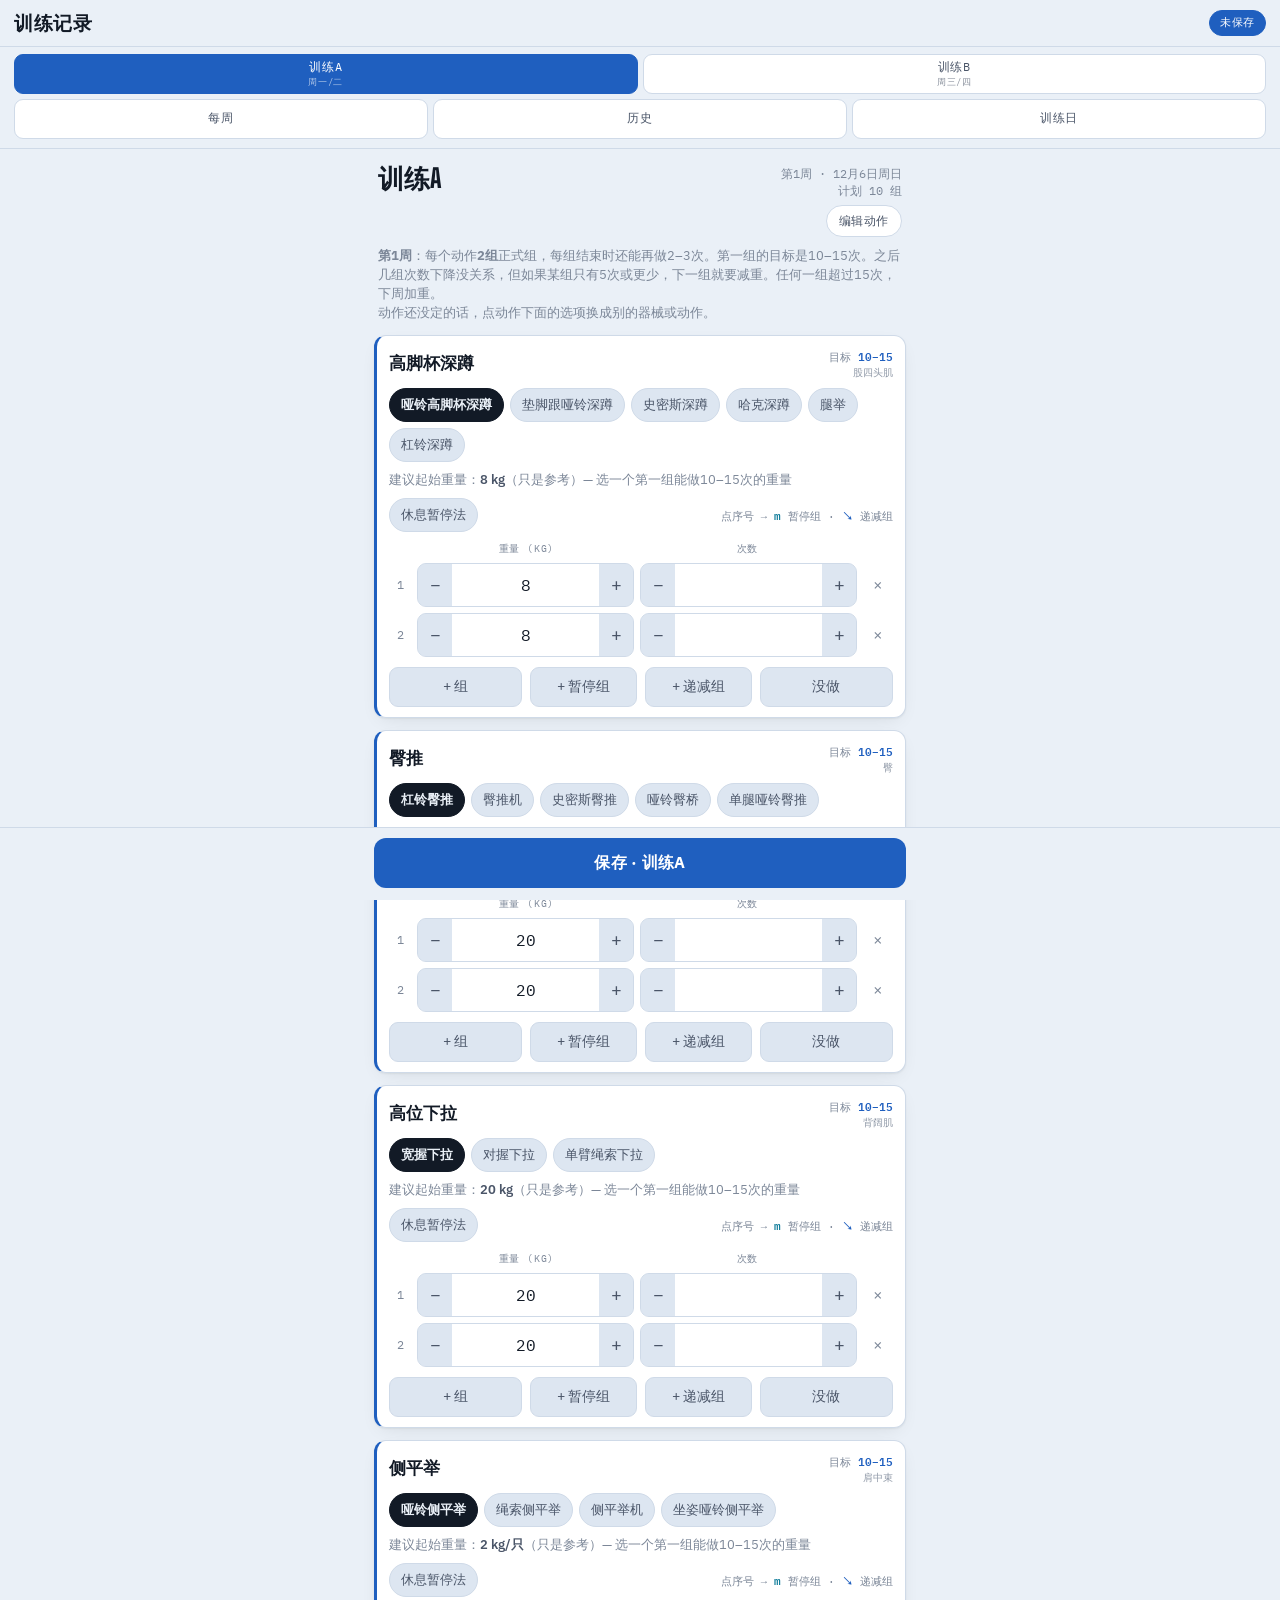
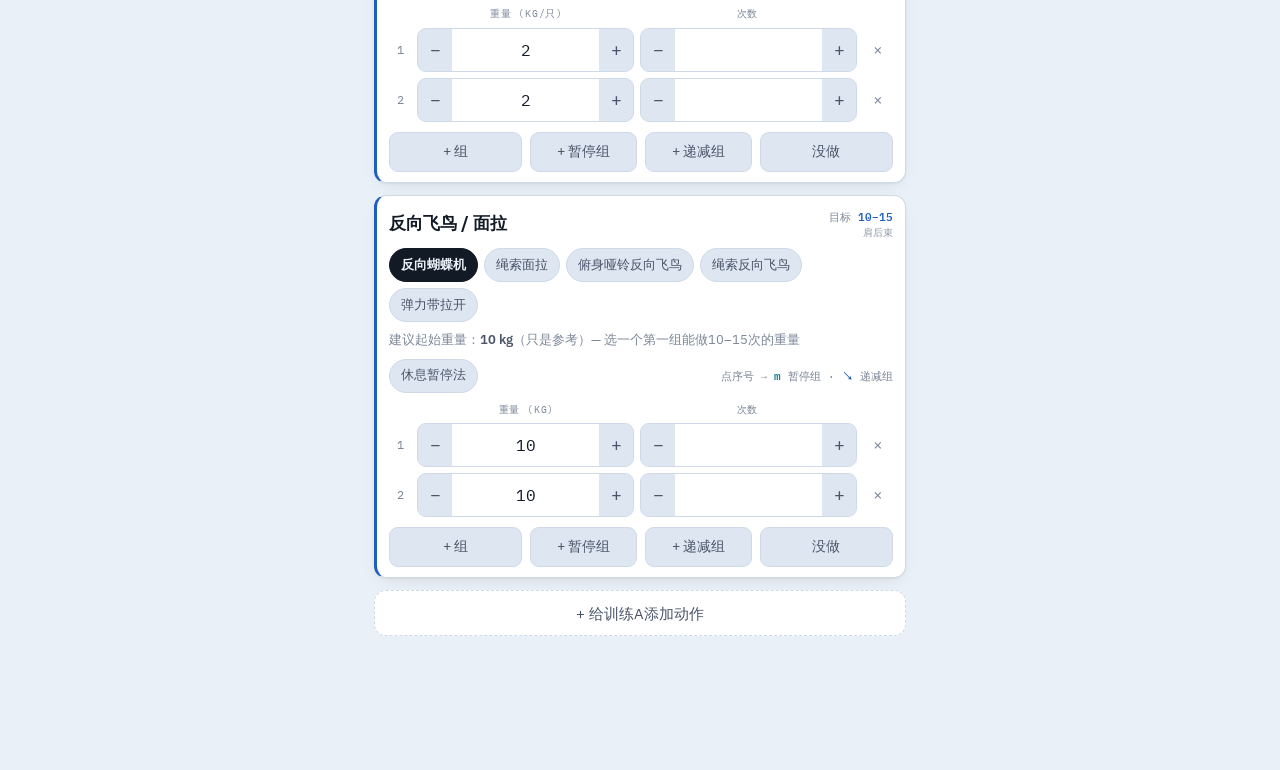
==== commit e8b9bf97: "Chinese copy: blue theme, notes instead of automatic weight changes Co-Authored-By: Claude Opus 5.5 " ====
--- a/zh/index.html
+++ b/zh/index.html
@@ -8,7 +8,7 @@
 
 <link rel="stylesheet" href="fonts/fonts.css">
 <link rel="manifest" href="manifest.webmanifest">
-<meta name="theme-color" content="#EDEEE7">
+<meta name="theme-color" content="#EAF0F7">
 <meta name="apple-mobile-web-app-capable" content="yes">
 <meta name="mobile-web-app-capable" content="yes">
 <meta name="apple-mobile-web-app-status-bar-style" content="default">
@@ -18,30 +18,30 @@
 
 <style>
   :root {
-    --bg: #EDEEE7;
+    --bg: #EAF0F7;
     --surface: #FFFFFF;
-    --surface-alt: #E3E5DC;
-    --ink: #191A16;
-    --ink-soft: #54564A;
-    --ink-faint: #83857A;
-    --line: #D6D8CD;
-    --accent: #B8441F;
+    --surface-alt: #DDE6F1;
+    --ink: #121A26;
+    --ink-soft: #4A5568;
+    --ink-faint: #7C8798;
+    --line: #CFDAE8;
+    --accent: #1F5FBF;
     --accent-ink: #FFFFFF;
-    --push: #B8441F;
-    --pull: #2F5D62;
-    --legs: #7A6323;
-    --smalls: #5A4A72;
-    --good: #3F6E3A;
-    --bad: #9A4230;
+    --push: #1F5FBF;
+    --pull: #0E7C9A;
+    --legs: #3B4CB8;
+    --smalls: #5A6FA8;
+    --good: #2F7A55;
+    --bad: #B23A3A;
     --shadow: 0 1px 2px rgba(25,26,22,0.06), 0 6px 20px -8px rgba(25,26,22,0.12);
   }
   @media (prefers-color-scheme: dark) {
     :root:not([data-theme="light"]) {
-      --bg:#161713; --surface:#1E201A; --surface-alt:#262820;
-      --ink:#ECEDE6; --ink-soft:#ABAD9F; --ink-faint:#7B7D70; --line:#34362C;
-      --accent:#E2703E; --accent-ink:#16170F;
-      --push:#E2703E; --pull:#5CB4B9; --legs:#C7A94E; --smalls:#A992CE;
-      --good:#7CB876; --bad:#E08A72;
+      --bg:#0F141C; --surface:#161D28; --surface-alt:#1E2734;
+      --ink:#E8EEF6; --ink-soft:#A6B3C4; --ink-faint:#74819A; --line:#2A3443;
+      --accent:#5B9BEF; --accent-ink:#0B1018;
+      --push:#5B9BEF; --pull:#4FC1D9; --legs:#8C9BFF; --smalls:#9DB0E0;
+      --good:#6CC08F; --bad:#E58080;
       --shadow: 0 1px 2px rgba(0,0,0,0.3), 0 10px 30px -10px rgba(0,0,0,0.5);
     }
   }
@@ -95,7 +95,7 @@
   main { max-width: 560px; margin: 0 auto; padding: 14px 14px 30px; }
 
   #banner { display: none; margin: 0 0 12px; padding: 12px 14px; border-radius: 12px;
-    border: 1px solid var(--bad); border-left: 3px solid var(--bad); background: var(--surface);
+    border: 1px solid var(--accent); border-left: 3px solid var(--accent); background: var(--surface);
     font-size: 13.5px; color: var(--ink-soft); }
   #banner.show { display: block; }
   #banner b { color: var(--ink); }
@@ -174,7 +174,7 @@
   .set.k-d .grp { border-color: color-mix(in srgb, var(--accent) 45%, var(--line)); }
   .myochip { margin-left: auto; }
   .lownote { color: var(--bad); font-weight: 600; }
-  .upnote { color: var(--pull); font-weight: 600; }
+  .upnote { color: var(--good); font-weight: 600; }
   .modebar { display: flex; align-items: center; gap: 8px; margin-top: 10px; }
   .modebar .lbl { font-family: "IBM Plex Mono", monospace; font-size: 10px; letter-spacing: .08em; text-transform: uppercase; color: var(--ink-faint); }
   .modebar .key { margin-left: auto; font-family: "IBM Plex Mono", monospace; font-size: 10.5px; color: var(--ink-faint); }
@@ -391,12 +391,12 @@
   return Math.max(step, Math.round((w * 0.8) / step) * step);
 }
 const BUILTIN = Object.keys(PROGRAM);
-const HUES = ['#B8441F','#2F5D62','#7A6323','#5A4A72','#3F6E3A','#8A3B5C','#2E4A7A','#6B5B3E'];
+const HUES = ['#1F5FBF','#0E7C9A','#3B4CB8','#2B6CB0','#4C7DBF','#1A4E8A','#3E8EC9','#5A6FA8'];
 const WDN = ['周日','周一','周二','周三','周四','周五','周六'];
 let DAYS = BUILTIN.slice();      // active days, in tab order
 function defaultDays(){
   return [ { id:'intro', label:'入门课', wd:null, c:2 },
-           { id:'a', label:'训练A', wd:1, wd2:2, c:5 }, { id:'b', label:'训练B', wd:3, wd2:4, c:1 } ];
+           { id:'a', label:'训练A', wd:1, wd2:2, c:0 }, { id:'b', label:'训练B', wd:3, wd2:4, c:1 } ];
 }
 function dayObj(id){
   const ds = (state && state.days) || [];
@@ -768,10 +768,12 @@
 }
 function prefillRows(item, variant){
   const prev = prevEntry(item.k, todayKey(), variant.id);
-  const pr = prev ? progressFrom(prev) : null;
-  const w = pr ? pr.w : variant.w;
+  const done = prev ? prev.sets.filter(function(x){ return !x.k && x.w != null; }) : [];
   const rows = [];
-  for (let i=0;i<item.s;i++) rows.push({ w: w, r:null });
+  for (let i=0;i<item.s;i++){
+    const src = done[i] || done[done.length-1];
+    rows.push({ w: src ? src.w : variant.w, r:null });
+  }
   return rows;
 }
 function isMyo(st){ return (st.sets||[]).some(function(s){ return s.k === 'm'; }); }
@@ -821,15 +823,14 @@
   if (prev){
     hint = '上次（'+wkLabel(prev.date)+' · '+fmtDate(prev.date)+'）：<b>'+esc(fmtSets(prev.sets, variant))+'</b>';
     const pr = progressFrom(prev);
-    if (pr && pr.up && !variant.bw) hint += '<br><span class="upnote">上次有一组超过15次 → 今天加重到 '+esc(fmtW(pr.w, variant))+' '+esc(variant.u)+'</span>';
-    else if (pr && pr.up) hint += '<br><span class="upnote">上次有一组超过15次 → 今天加点负重或换更难的动作</span>';
+    if (pr && pr.up) hint += '<br><span class="upnote">上次有一组超过15次 → 加重！</span>';
   } else {
     const sw = variant.bw && variant.w === 0 ? '自重' : variant.w + ' ' + variant.u;
     hint = '建议起始重量：<b>'+esc(sw)+'</b>（只是参考）— 选一个第一组能做10–15次的重量';
   }
   (st.sets || []).forEach(function(s, i){
     if (s.k || s.r == null) return;
-    if (s.r <= 5 && i < st.sets.length - 1) hint += '<br><span class="lownote">第'+(i+1)+'组只做了'+s.r+'次 → 下一组减重（已自动降低约20%）</span>';
+    if (s.r <= 5 && i < st.sets.length - 1) hint += '<br><span class="lownote">第'+(i+1)+'组只做了'+s.r+'次 → 下一组减重！</span>';
     if (s.r > 15) hint += '<br><span class="upnote">第'+(i+1)+'组超过15次 → 下周加重</span>';
   });
   let head = '';
@@ -1044,7 +1045,7 @@
     + '<div class="bkrow"><button type="button" data-act="bkimport">导入（会覆盖全部记录）</button><label class="bkfile">读取备份文件<input type="file" id="bkfilein" accept=".json,.txt,application/json,text/plain" hidden></label></div>'
     + '</details>'
     + '<details class="panel"><summary>数据保存在哪里</summary>' + diagHTML()
-    + '<p class="note">训练记录只保存在这部手机上（主屏幕上的这个应用里），没有网络也能用，不会同步到其他设备。请时不时用上面的“保存备份文件”，把文件存到“文件”或 iCloud 云盘。如果删除主屏幕图标，记录也会一起删除。</p><p class="note">版本 2026.11.17-1</p>'
+    + '<p class="note">训练记录只保存在这部手机上（主屏幕上的这个应用里），没有网络也能用，不会同步到其他设备。请时不时用上面的“保存备份文件”，把文件存到“文件”或 iCloud 云盘。如果删除主屏幕图标，记录也会一起删除。</p><p class="note">版本 2026.11.17-2</p>'
     + '</details>';
   document.getElementById('view').innerHTML = html;
   const out = document.getElementById('bkout');
@@ -1501,21 +1502,9 @@
 });
 
 document.getElementById('view').addEventListener('change', function(ev){
-  if (ev.target.classList.contains('rin')){
-    const card = ev.target.closest('.card'), row = ev.target.closest('.set');
-    if (!card || !row || DAYS.indexOf(tab) < 0) return;
-    const r = parseR(ev.target.value);
-    if (r == null || r > 5 || row.dataset.kind) return;
-    commitCard(card);
-    const item = itemByKey(card.dataset.k); if (!item) return;
-    const st = curSession(tab).ex[item.k]; if (!st) return;
-    const i = parseInt(row.dataset.i, 10), w = st.sets[i] && st.sets[i].w;
-    let changed = false;
-    for (let j=i+1;j<st.sets.length;j++){
-      const s = st.sets[j];
-      if (s.r == null && !s.k && s.w != null && w != null && s.w >= w){ s.w = lowerW(w); changed = true; }
-    }
-    if (changed){ curSession(tab).u = Date.now(); dirty = true; persistLocal(); renderDay(tab); refreshPill(); toast('只有'+r+'次 — 后面几组已减重'); }
+  if (ev.target.classList.contains('rin') && DAYS.indexOf(tab) >= 0){
+    const r = parseR(ev.target.value), card = ev.target.closest('.card');
+    if (card && r != null && (r <= 5 || r > 15)){ commitCard(card); persistLocal(); renderDay(tab); refreshPill(); }
     return;
   }
   if (ev.target.classList.contains('dname') || ev.target.classList.contains('dwd')){
